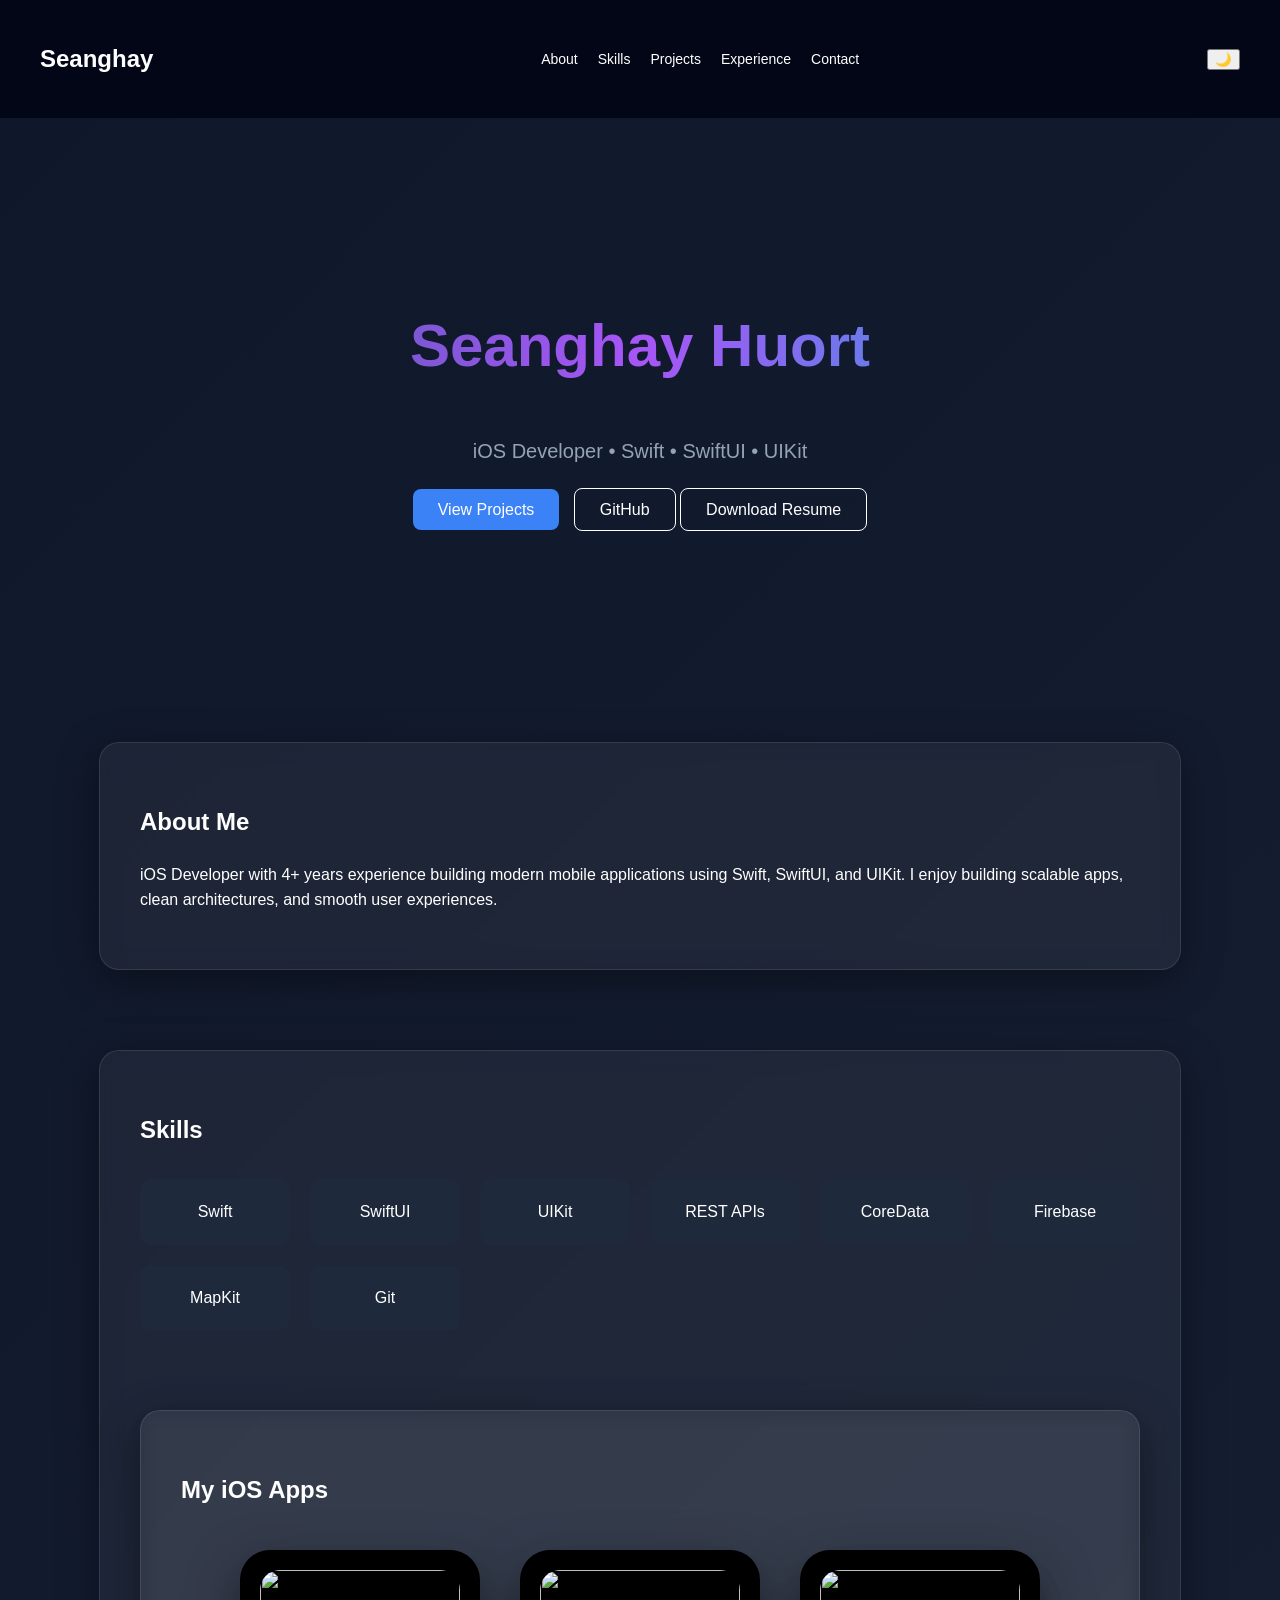
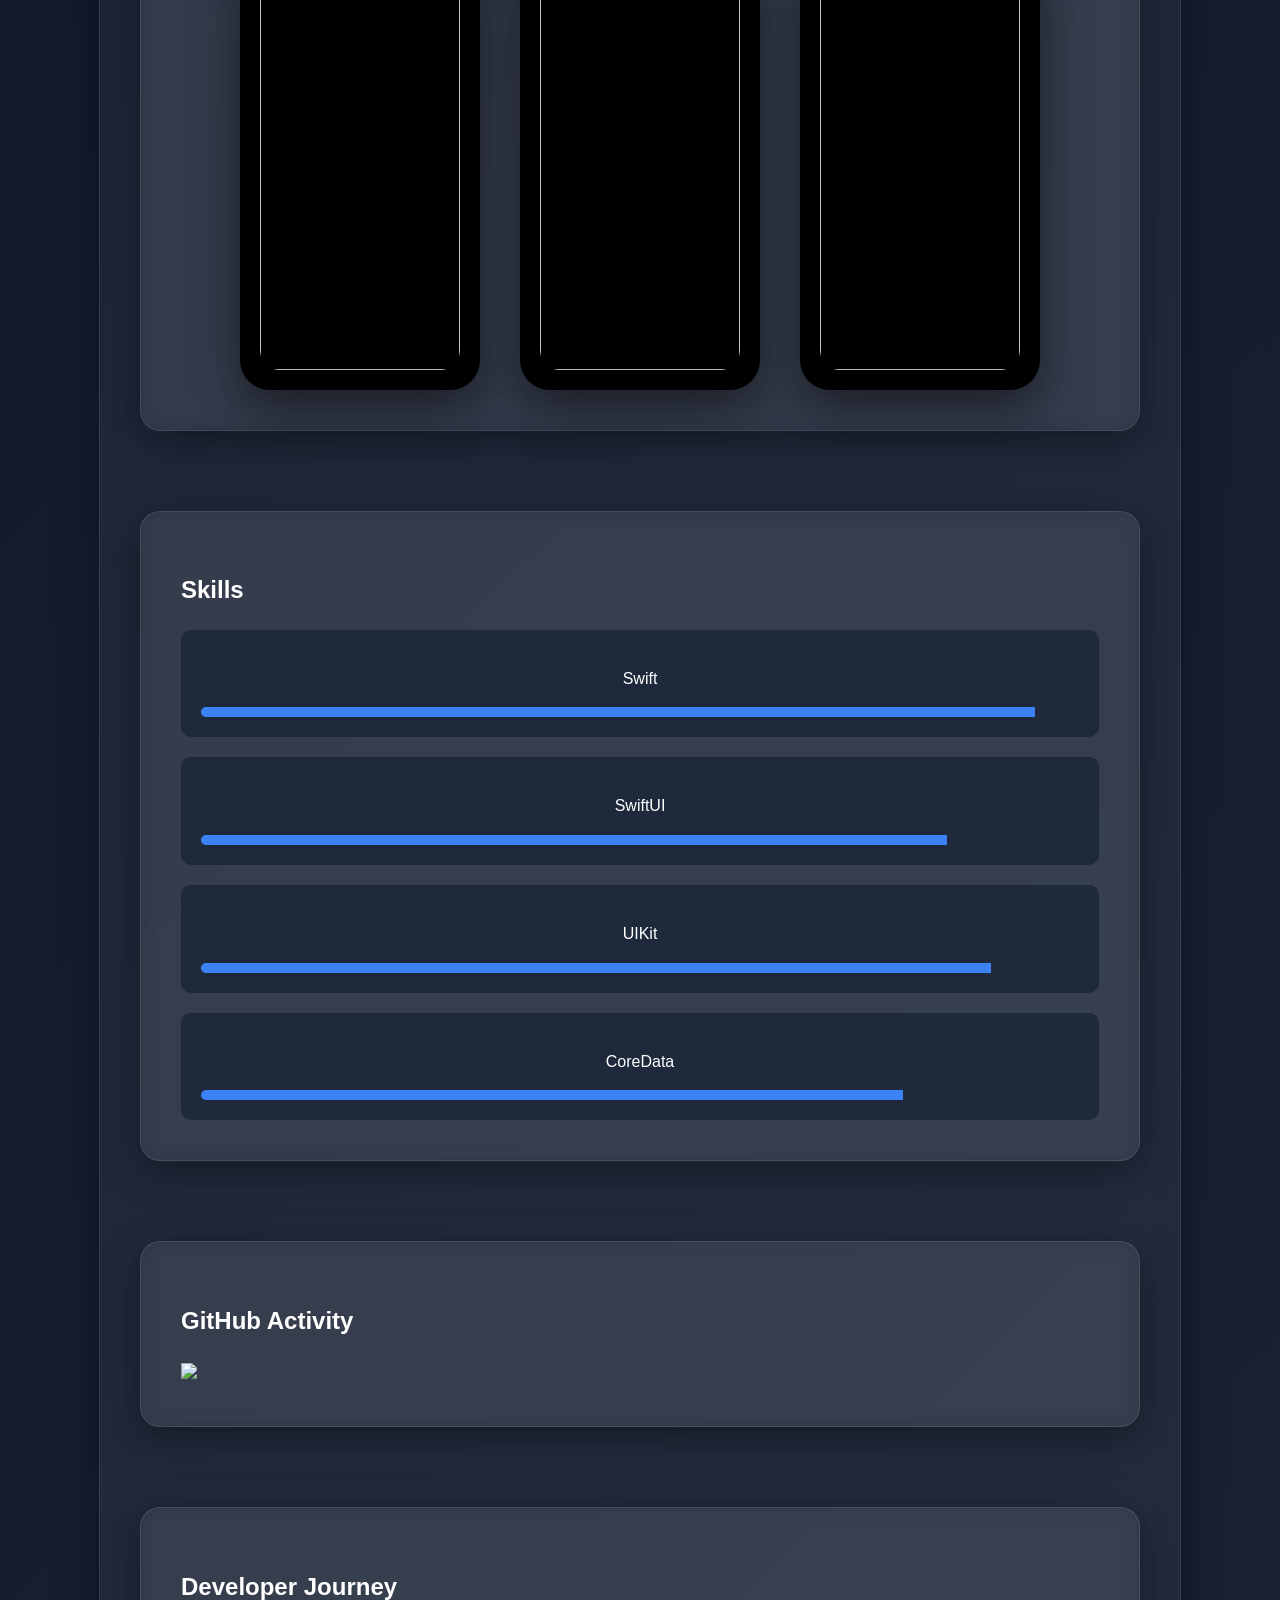
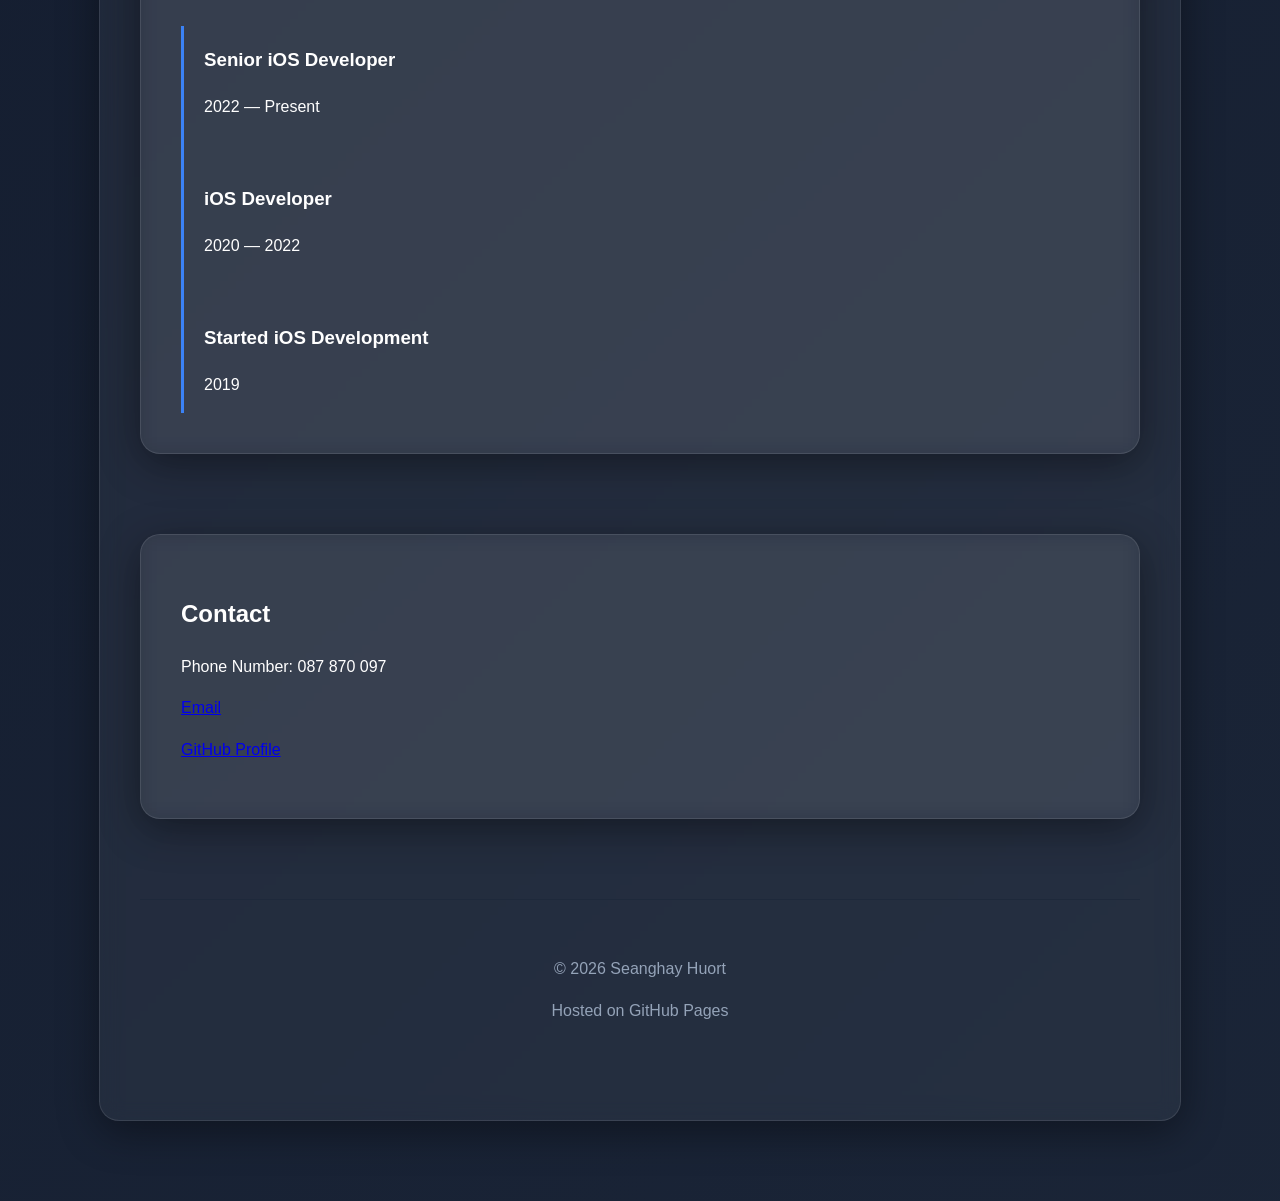
==== index.html @ 17e3e343 "add: new animation" ====
<!DOCTYPE html>
<html lang="en">
<head>
<meta charset="UTF-8">
<meta name="viewport" content="width=device-width, initial-scale=1.0">
<title>Seanghay Huort | iOS Developer</title>
<link rel="stylesheet" href="style.css">
</head>

<body>

<nav>
<h2 class="logo">Seanghay</h2>

<ul>
<li><a href="#about">About</a></li>
<li><a href="#skills">Skills</a></li>
<li><a href="#projects">Projects</a></li>
<li><a href="#experience">Experience</a></li>
<li><a href="#contact">Contact</a></li>
</ul>

<button id="themeToggle">🌙</button>

</nav>


<header class="hero">

<h1 class="gradient">Seanghay Huort</h1>

<p class="subtitle">
iOS Developer • Swift • SwiftUI • UIKit
</p>

<div class="hero-buttons">
<a href="#projects" class="btn">View Projects</a>
<a href="https://github.com/seanghay-huort" class="btn-outline">GitHub</a>
<a href="resume.pdf" class="btn-outline">Download Resume</a>
</div>

</header>


<section id="about">

<h2>About Me</h2>

<p>
iOS Developer with 4+ years experience building modern mobile
applications using Swift, SwiftUI, and UIKit.

I enjoy building scalable apps, clean architectures,
and smooth user experiences.
</p>

</section>


<section id="skills">

<h2>Skills</h2>

<div class="skills-grid">

<div class="skill">Swift</div>
<div class="skill">SwiftUI</div>
<div class="skill">UIKit</div>
<div class="skill">REST APIs</div>
<div class="skill">CoreData</div>
<div class="skill">Firebase</div>
<div class="skill">MapKit</div>
<div class="skill">Git</div>

</div>

<!-- </section>

<section id="projects">

<h2>Projects</h2>

<div id="github-projects" class="projects"></div>

</section> -->
<section id="projects">

<h2>My iOS Apps</h2>

<div class="app-showcase">

<div class="phone">
<img src="app1.png" class="app-image">
</div>

<div class="phone">
<img src="app2.png" class="app-image">
</div>

<div class="phone">
<img src="app3.png" class="app-image">
</div>

</div>

</section>

<section id="skills">

<h2>Skills</h2>

<div class="skills">

<div class="skill">
<p>Swift</p>
<div class="bar"><div class="progress swift"></div></div>
</div>

<div class="skill">
<p>SwiftUI</p>
<div class="bar"><div class="progress swiftui"></div></div>
</div>

<div class="skill">
<p>UIKit</p>
<div class="bar"><div class="progress uikit"></div></div>
</div>

<div class="skill">
<p>CoreData</p>
<div class="bar"><div class="progress coredata"></div></div>
</div>

</div>

</section>

<section id="github">

<h2>GitHub Activity</h2>

<img src="https://ghchart.rshah.org/seanghay-huort">

</section>


<!-- <section id="experience">

<h2>Experience</h2>

<div class="timeline">

<div class="job">
<h3>Assistant Manager, iOS Developer</h3>
<p>2025 — Present</p>
<p>
Building scalable iOS apps using SwiftUI
and modern architectures.
</p>
</div>

<div class="job">
<h3>iOS Developer</h3>
<p>2022 — 2025</p>
<p>
Developed mobile apps and integrated APIs
with clean architecture.
</p>
</div>

</div>

</section> -->

<section id="experience">

<h2>Developer Journey</h2>

<div class="timeline">

<div class="timeline-item">
<h3>Senior iOS Developer</h3>
<p>2022 — Present</p>
</div>

<div class="timeline-item">
<h3>iOS Developer</h3>
<p>2020 — 2022</p>
</div>

<div class="timeline-item">
<h3>Started iOS Development</h3>
<p>2019</p>
</div>

</div>

</section>


<section id="contact">

<h2>Contact</h2>

<p>Phone Number: 087 870 097</p>
<p>
<a href="huort.seanghay@email.com">
Email
</a>
</p>

<p>
<a href="https://github.com/seanghay-huort">
GitHub Profile
</a>
</p>

</section>


<footer>

<p>© 2026 Seanghay Huort</p>

<p>
Hosted on GitHub Pages
</p>

</footer>
<div id="particles-js"></div>
<script src="script.js"></script>
<script src="https://cdn.jsdelivr.net/npm/particles.js"></script>
</body>
</html>
---- style.css ----
body{
font-family:-apple-system,BlinkMacSystemFont,sans-serif;
margin:0;
color:white;
line-height:1.6;

background:linear-gradient(-45deg,#0f172a,#020617,#1e293b,#0f172a);
background-size:400% 400%;
animation:gradientMove 15s ease infinite;
}

@keyframes gradientMove{
0%{background-position:0% 50%;}
50%{background-position:100% 50%;}
100%{background-position:0% 50%;}
}


nav{
display:flex;
justify-content:space-between;
align-items:center;
padding:20px 40px;
background:#020617;
position:sticky;
top:0;
}

nav ul{
display:flex;
gap:20px;
list-style:none;
}

nav a{
color:white;
text-decoration:none;
font-size:14px;
}


.hero{
text-align:center;
padding:140px 20px;
}

.gradient{
font-size:60px;
background:linear-gradient(90deg,#355b9a,#a855f7,#06b6d4);
-webkit-background-clip:text;
-webkit-text-fill-color:transparent;
}

.subtitle{
margin-top:10px;
font-size:20px;
color:#94a3b8;
}

.hero-buttons{
margin-top:30px;
}

.btn{
background:#3b82f6;
padding:12px 25px;
border-radius:8px;
color:white;
text-decoration:none;
margin-right:10px;
}

.btn-outline{
border:1px solid white;
padding:12px 25px;
border-radius:8px;
color:white;
text-decoration:none;
}


section{
max-width:1000px;
margin:auto;
padding:80px 20px;
}

h2{
margin-bottom:20px;
}


.skills-grid{
display:grid;
grid-template-columns:repeat(auto-fit,minmax(140px,1fr));
gap:20px;
margin-top:30px;
}

.skill{
background:#1e293b;
padding:20px;
border-radius:10px;
text-align:center;
}


.projects{
display:grid;
grid-template-columns:repeat(auto-fit,minmax(250px,1fr));
gap:30px;
}

.project{
background:#1e293b;
padding:25px;
border-radius:10px;
transition:transform .2s;
}

.project:hover{
transform:translateY(-5px);
}

.project-btn{
display:inline-block;
margin-top:10px;
padding:8px 16px;
background:#3b82f6;
border-radius:6px;
text-decoration:none;
color:white;
font-size:14px;
}

.timeline{
display:flex;
flex-direction:column;
gap:30px;
}

.job{
background:#1e293b;
padding:25px;
border-radius:10px;
}

.light-mode{
background:white;
color:black;
}

.light-mode nav{
background:#f4f4f4;
}

.light-mode .project{
background:#f1f5f9;
}

.light-mode .skill{
background:#f1f5f9;
}

.app-showcase{
display:flex;
gap:40px;
justify-content:center;
flex-wrap:wrap;
margin-top:40px;
}

.phone{
width:200px;
height:400px;
background:black;
border-radius:30px;
padding:20px;
box-shadow:0 20px 50px rgba(0,0,0,0.5);
}

.screen{
background:#1e293b;
height:100%;
border-radius:20px;
padding:20px;
text-align:center;
}

.phone{
transition:transform .3s;
}

.phone:hover{
transform:rotateY(10deg) rotateX(5deg) scale(1.05);
}

.timeline{
border-left:3px solid #3b82f6;
padding-left:20px;
display:flex;
flex-direction:column;
gap:30px;
}

.timeline-item{
opacity:0;
transform:translateX(-30px);
transition:all .6s ease;
}

.timeline-item.show{
opacity:1;
transform:translateX(0);
}

footer{
text-align:center;
padding:40px;
color:#94a3b8;
border-top:1px solid #1e293b;
}

@media (max-width:768px){

.hero h1{
font-size:40px;
}

nav ul{
display:none;
}

section{
padding:60px 20px;
}

}

section{
opacity:0;
transform:translateY(30px);
transition:all .6s ease;
}

section.visible{
opacity:1;
transform:translateY(0);
}

section{
max-width:1000px;
margin:80px auto;
padding:40px;

background:rgba(255,255,255,0.05);
backdrop-filter:blur(10px);

border-radius:20px;
border:1px solid rgba(255,255,255,0.1);

box-shadow:0 10px 40px rgba(0,0,0,0.4);
}

.app-image{
width:100%;
height:100%;
object-fit:cover;
border-radius:20px;
}

.skills{
display:flex;
flex-direction:column;
gap:20px;
}

.bar{
background:#1e293b;
height:10px;
border-radius:10px;
overflow:hidden;
}

.progress{
height:100%;
width:0;
background:#3b82f6;
transition:width 2s;
}

.swift{width:95%;}
.swiftui{width:85%;}
.uikit{width:90%;}
.coredata{width:80%;}

#particles-js{
position:fixed;
width:100%;
height:100%;
z-index:-1;
top:0;
left:0;
}
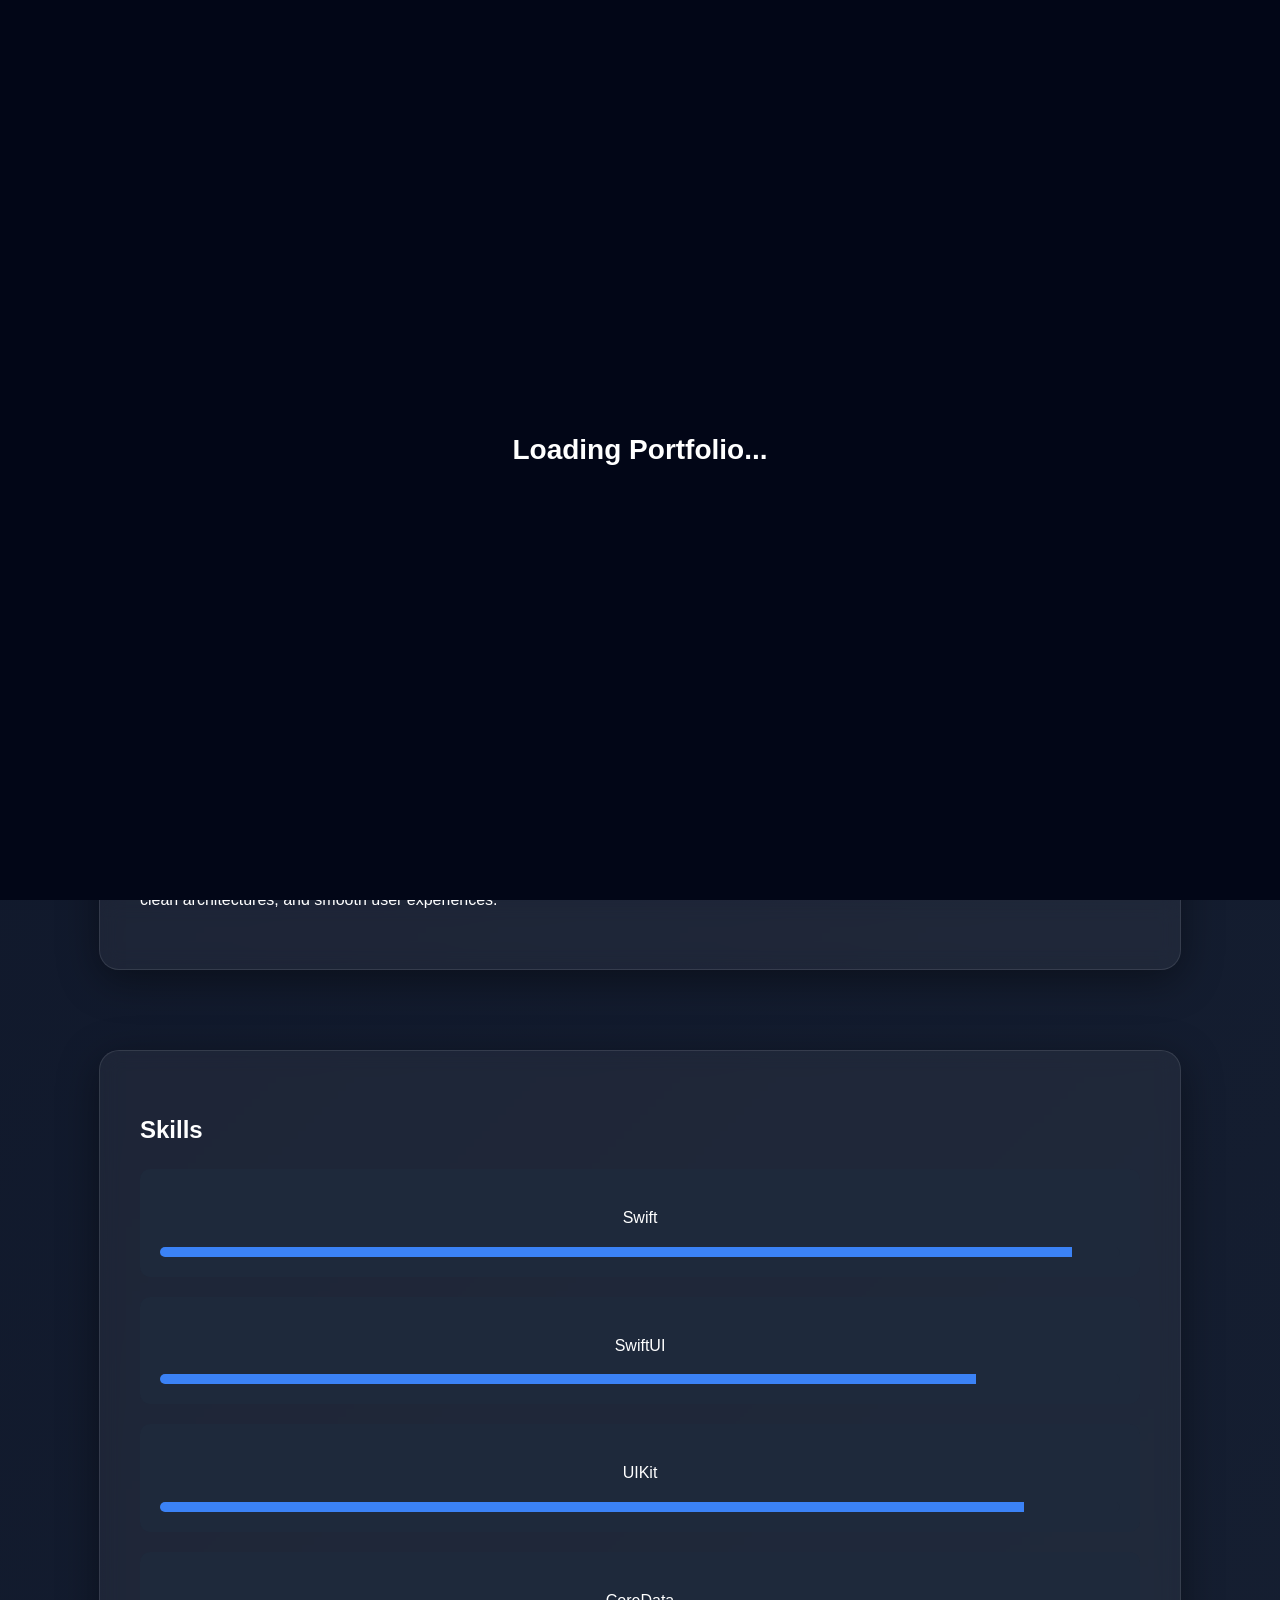
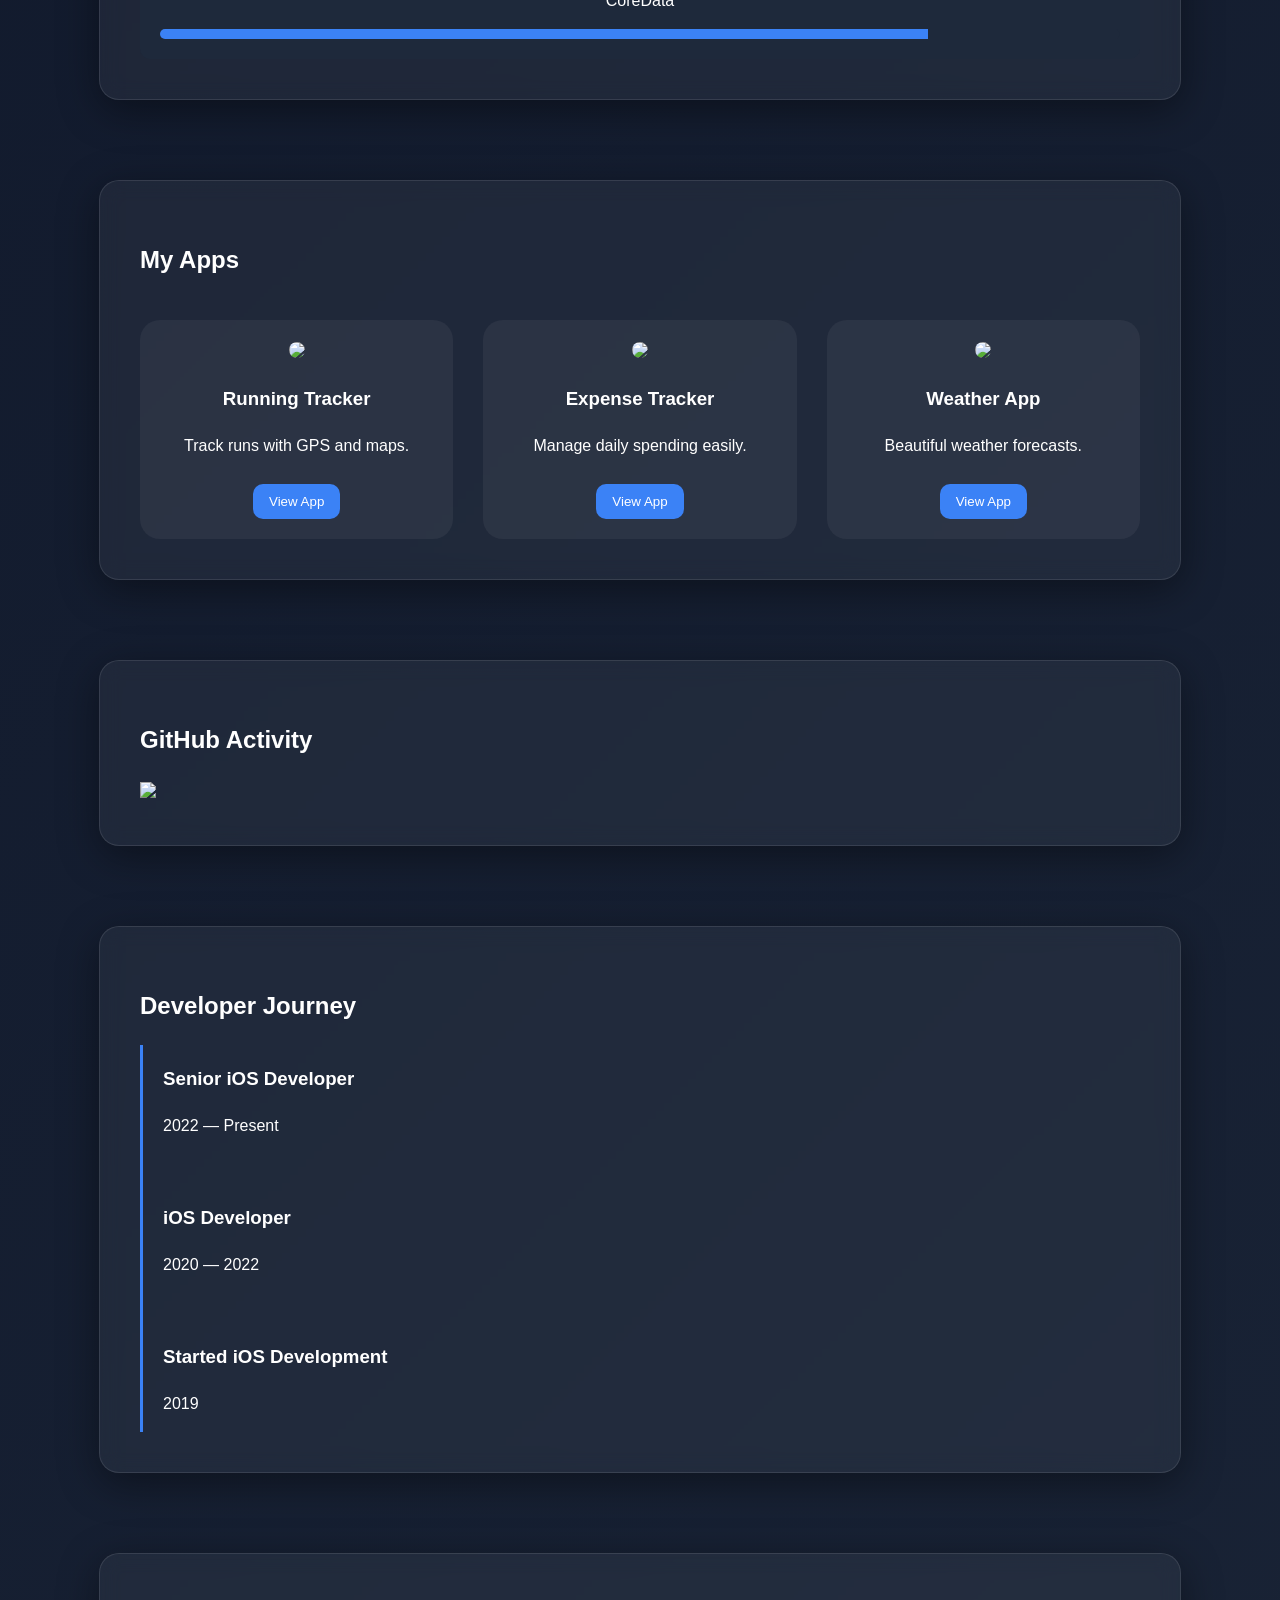
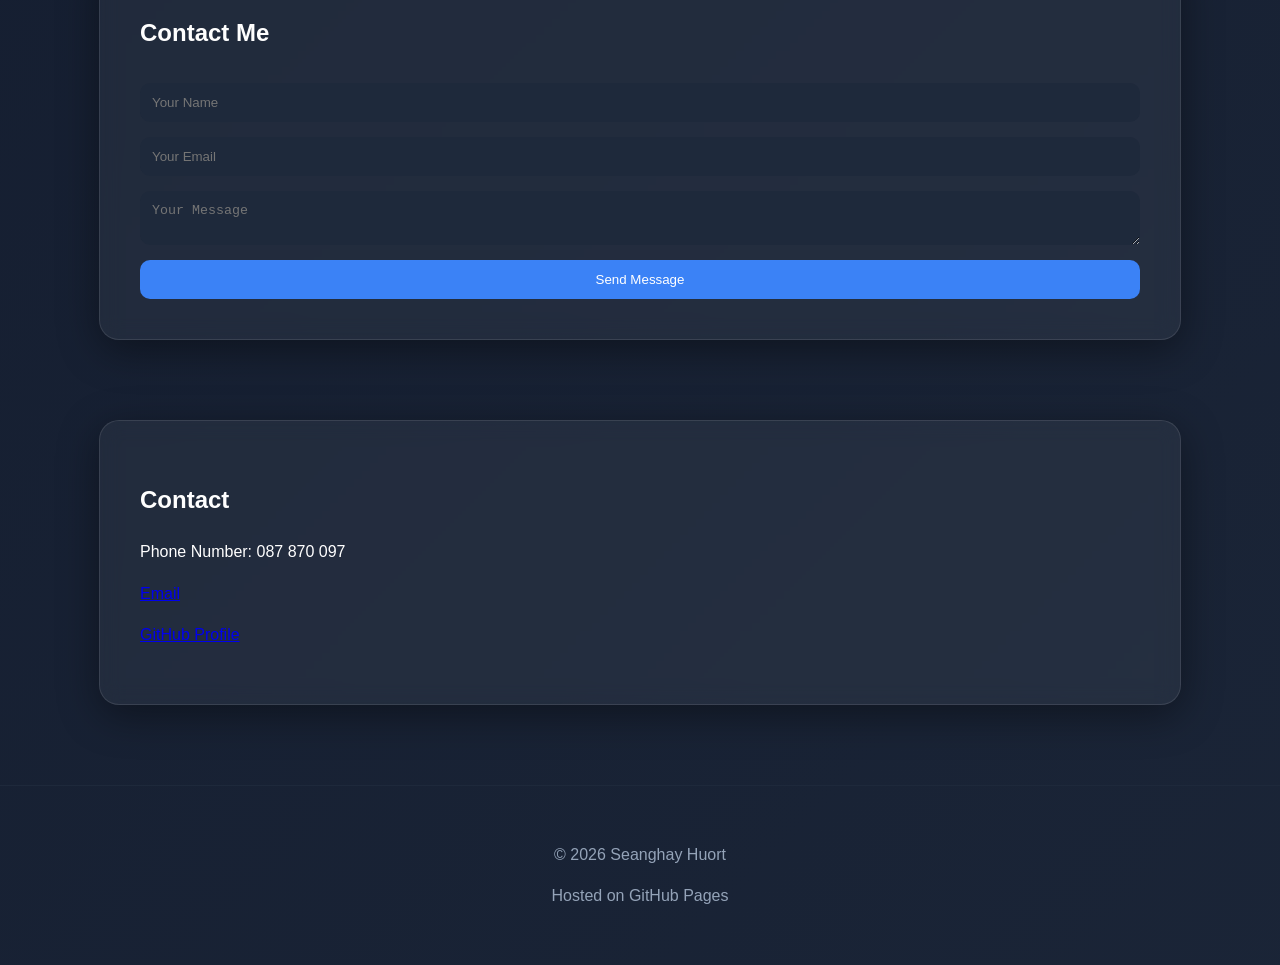
==== commit 231d0706: "add: contact and loader" ====
--- a/index.html
+++ b/index.html
@@ -9,6 +9,10 @@
 
 <body>
 
+<div id="loader">
+<h1>Loading Portfolio...</h1>
+</div>
+
 <nav>
 <h2 class="logo">Seanghay</h2>
 
@@ -57,7 +61,7 @@
 </section>
 
 
-<section id="skills">
+<!-- <section id="skills">
 
 <h2>Skills</h2>
 
@@ -74,16 +78,47 @@
 
 </div>
 
-<!-- </section>
-
-<section id="projects">
+</section> -->
+
+<section id="skills">
+
+<h2>Skills</h2>
+
+<div class="skills">
+
+<div class="skill">
+<p>Swift</p>
+<div class="bar"><div class="progress swift"></div></div>
+</div>
+
+<div class="skill">
+<p>SwiftUI</p>
+<div class="bar"><div class="progress swiftui"></div></div>
+</div>
+
+<div class="skill">
+<p>UIKit</p>
+<div class="bar"><div class="progress uikit"></div></div>
+</div>
+
+<div class="skill">
+<p>CoreData</p>
+<div class="bar"><div class="progress coredata"></div></div>
+</div>
+
+</div>
+
+</section>
+
+<!-- <section id="projects">
 
 <h2>Projects</h2>
 
 <div id="github-projects" class="projects"></div>
 
 </section> -->
-<section id="projects">
+
+<!-- <section id="projects">
 
 <h2>My iOS Apps</h2>
 
@@ -103,32 +138,33 @@
 
 </div>
 
-</section>
-
-<section id="skills">
-
-<h2>Skills</h2>
-
-<div class="skills">
-
-<div class="skill">
-<p>Swift</p>
-<div class="bar"><div class="progress swift"></div></div>
-</div>
-
-<div class="skill">
-<p>SwiftUI</p>
-<div class="bar"><div class="progress swiftui"></div></div>
-</div>
-
-<div class="skill">
-<p>UIKit</p>
-<div class="bar"><div class="progress uikit"></div></div>
-</div>
-
-<div class="skill">
-<p>CoreData</p>
-<div class="bar"><div class="progress coredata"></div></div>
+</section> -->
+
+<section id="apps">
+
+<h2>My Apps</h2>
+
+<div class="app-grid">
+
+<div class="app-card">
+<img src="app1.png">
+<h3>Running Tracker</h3>
+<p>Track runs with GPS and maps.</p>
+<button>View App</button>
+</div>
+
+<div class="app-card">
+<img src="app2.png">
+<h3>Expense Tracker</h3>
+<p>Manage daily spending easily.</p>
+<button>View App</button>
+</div>
+
+<div class="app-card">
+<img src="app3.png">
+<h3>Weather App</h3>
+<p>Beautiful weather forecasts.</p>
+<button>View App</button>
 </div>
 
 </div>
@@ -197,6 +233,23 @@
 
 </section>
 
+<section id="contact">
+
+<h2>Contact Me</h2>
+
+<form id="contact-form">
+
+<input type="text" name="name" placeholder="Your Name" required>
+
+<input type="email" name="email" placeholder="Your Email" required>
+
+<textarea name="message" placeholder="Your Message"></textarea>
+
+<button type="submit">Send Message</button>
+
+</form>
+
+</section>
 
 <section id="contact">
 
@@ -230,5 +283,6 @@
 <div id="particles-js"></div>
 <script src="script.js"></script>
 <script src="https://cdn.jsdelivr.net/npm/particles.js"></script>
+<script src="https://cdn.jsdelivr.net/npm/emailjs-com@3/dist/email.min.js"></script>
 </body>
 </html>
--- a/style.css
+++ b/style.css
@@ -301,4 +301,87 @@
 z-index:-1;
 top:0;
 left:0;
+}
+
+#loader{
+position:fixed;
+top:0;
+left:0;
+width:100%;
+height:100%;
+background:#020617;
+display:flex;
+align-items:center;
+justify-content:center;
+z-index:9999;
+}
+
+#loader h1{
+color:white;
+font-size:28px;
+animation:pulse 1.5s infinite;
+}
+
+@keyframes pulse{
+0%{opacity:0.4}
+50%{opacity:1}
+100%{opacity:0.4}
+}
+
+.app-grid{
+display:grid;
+grid-template-columns:repeat(auto-fit,minmax(220px,1fr));
+gap:30px;
+margin-top:40px;
+}
+
+.app-card{
+background:rgba(255,255,255,0.05);
+border-radius:20px;
+padding:20px;
+text-align:center;
+transition:transform .3s;
+}
+
+.app-card img{
+width:100%;
+border-radius:15px;
+}
+
+.app-card:hover{
+transform:translateY(-10px);
+}
+
+.app-card button{
+margin-top:10px;
+padding:10px 16px;
+border:none;
+border-radius:10px;
+background:#3b82f6;
+color:white;
+cursor:pointer;
+}
+
+form{
+display:flex;
+flex-direction:column;
+gap:15px;
+margin-top:30px;
+}
+
+input, textarea{
+padding:12px;
+border-radius:10px;
+border:none;
+background:#1e293b;
+color:white;
+}
+
+button{
+padding:12px;
+border:none;
+border-radius:10px;
+background:#3b82f6;
+color:white;
+cursor:pointer;
 }
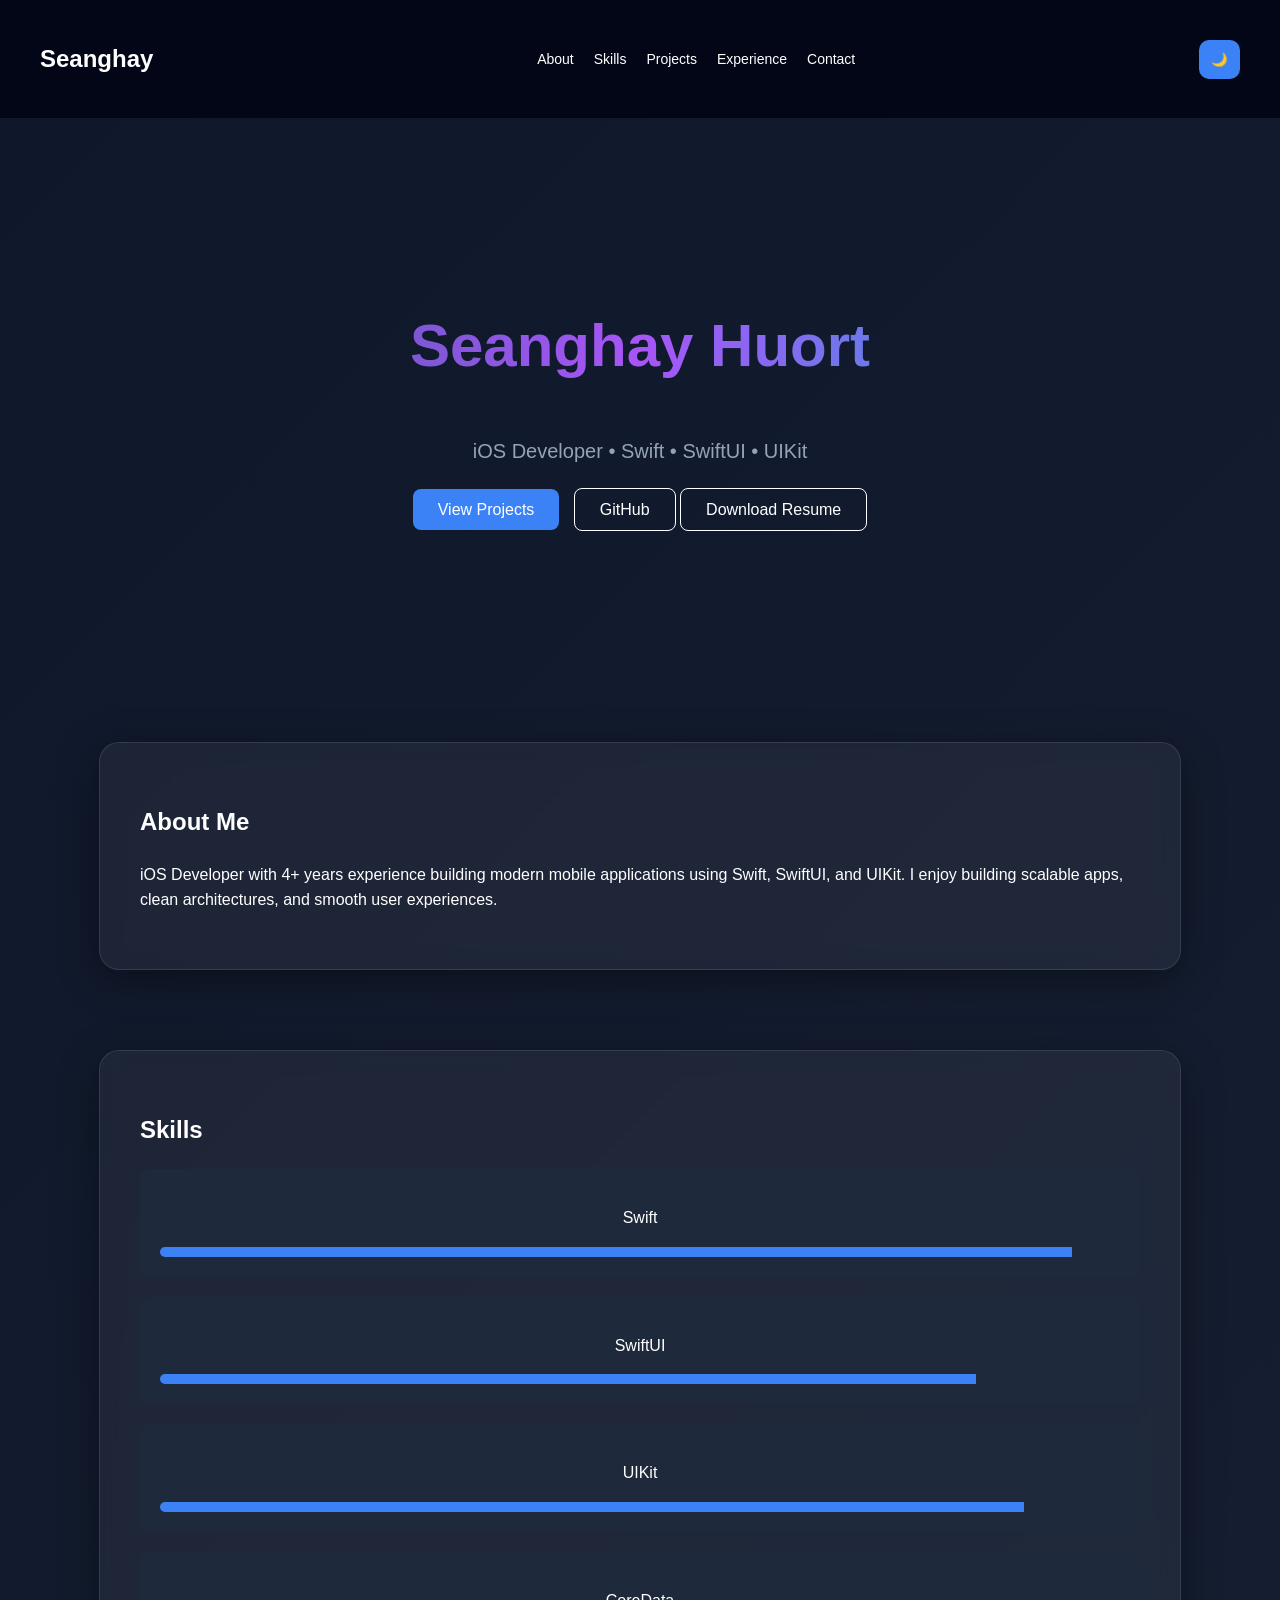
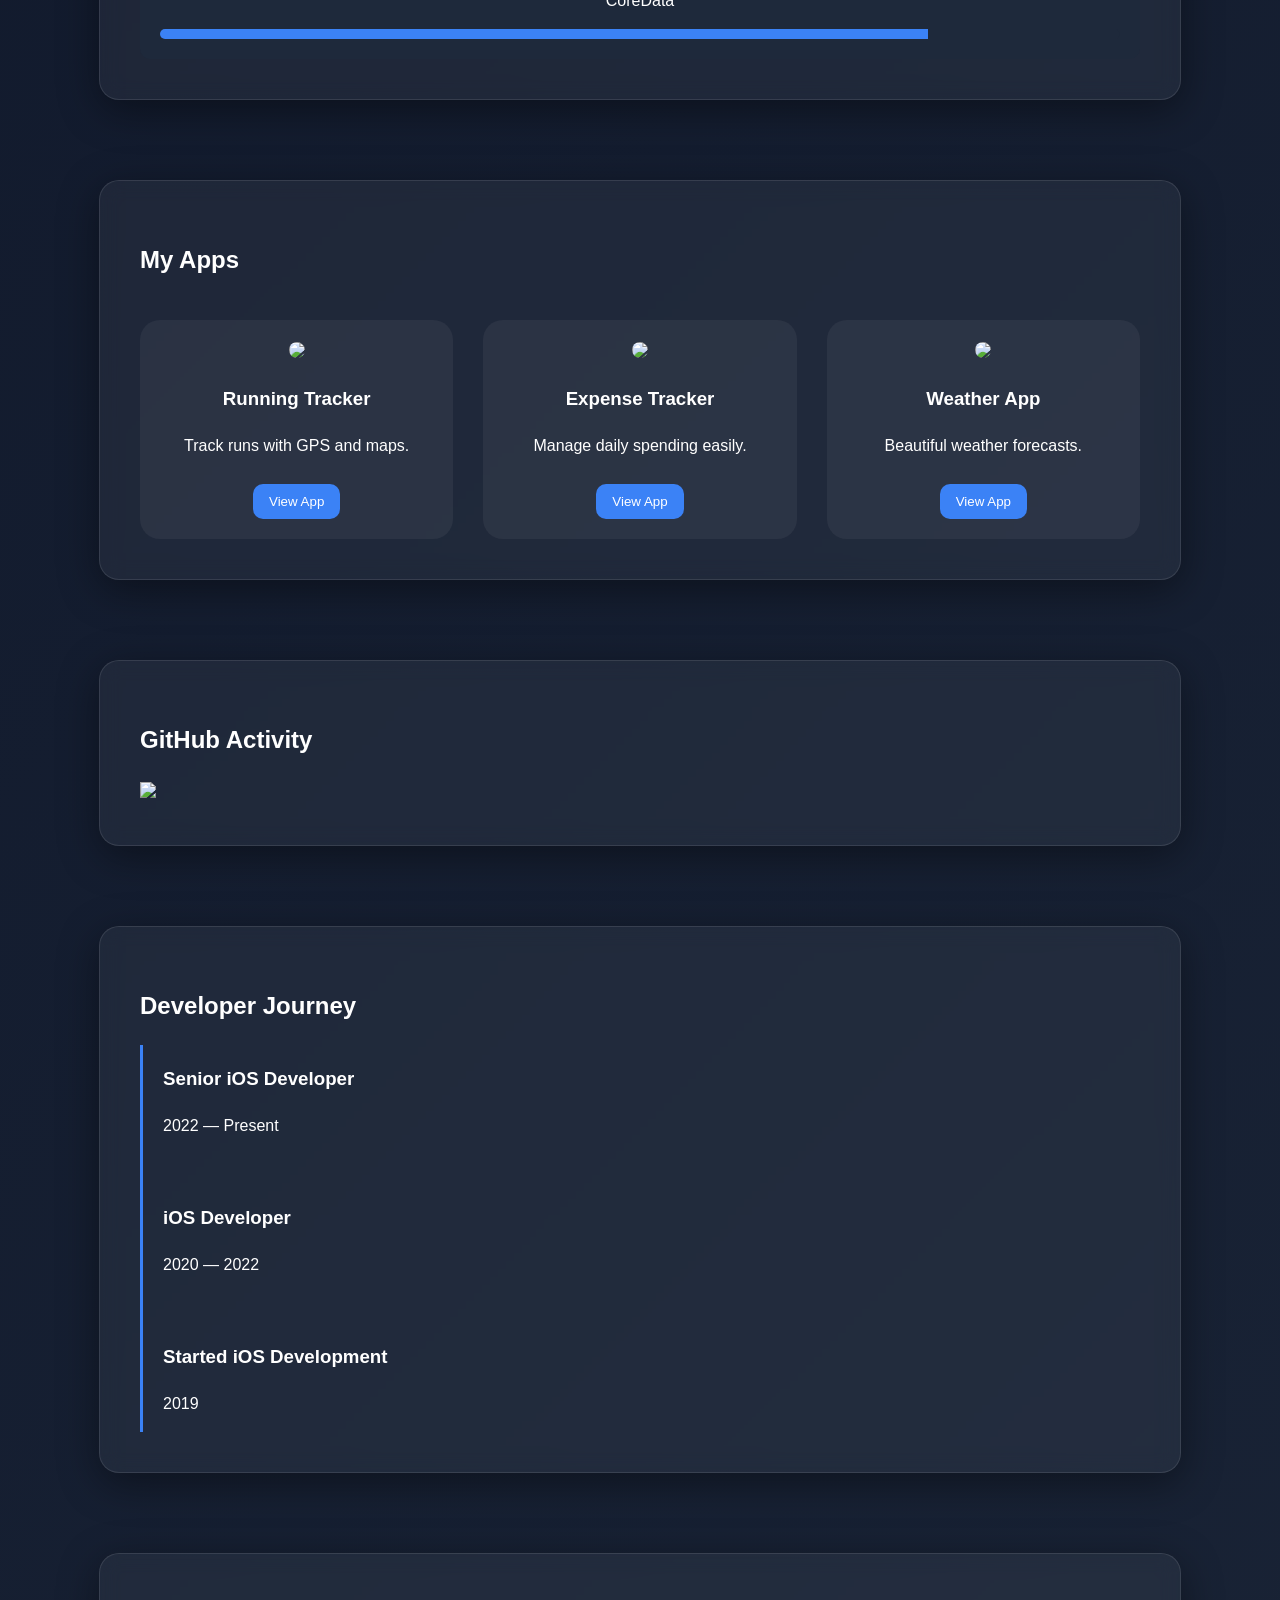
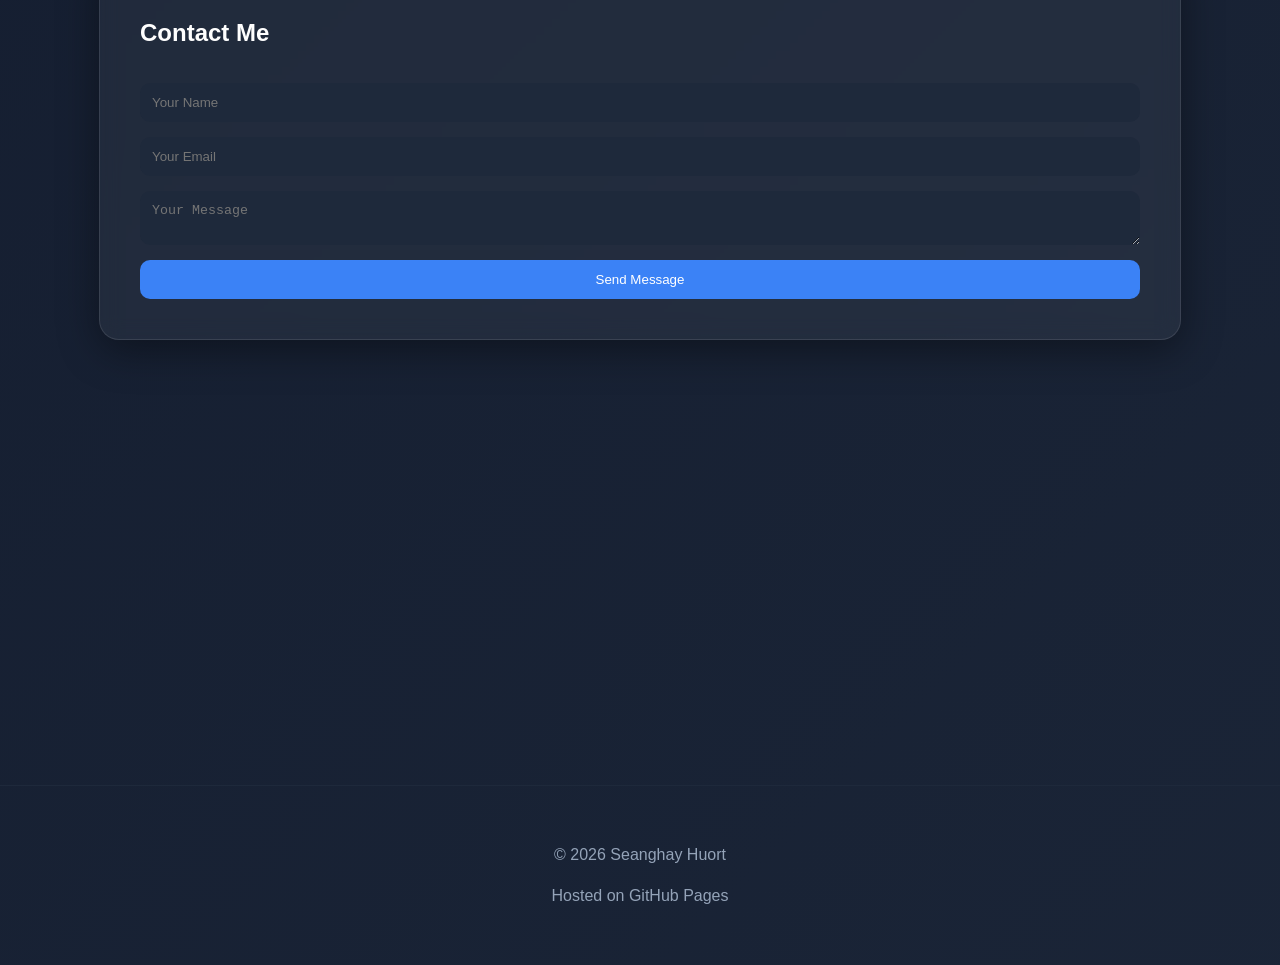
==== commit 0e5676c8: "delete: hide loading" ====
--- a/index.html
+++ b/index.html
@@ -9,9 +9,9 @@
 
 <body>
 
-<div id="loader">
+<!-- <div id="loader">
 <h1>Loading Portfolio...</h1>
-</div>
+</div> -->
 
 <nav>
 <h2 class="logo">Seanghay</h2>
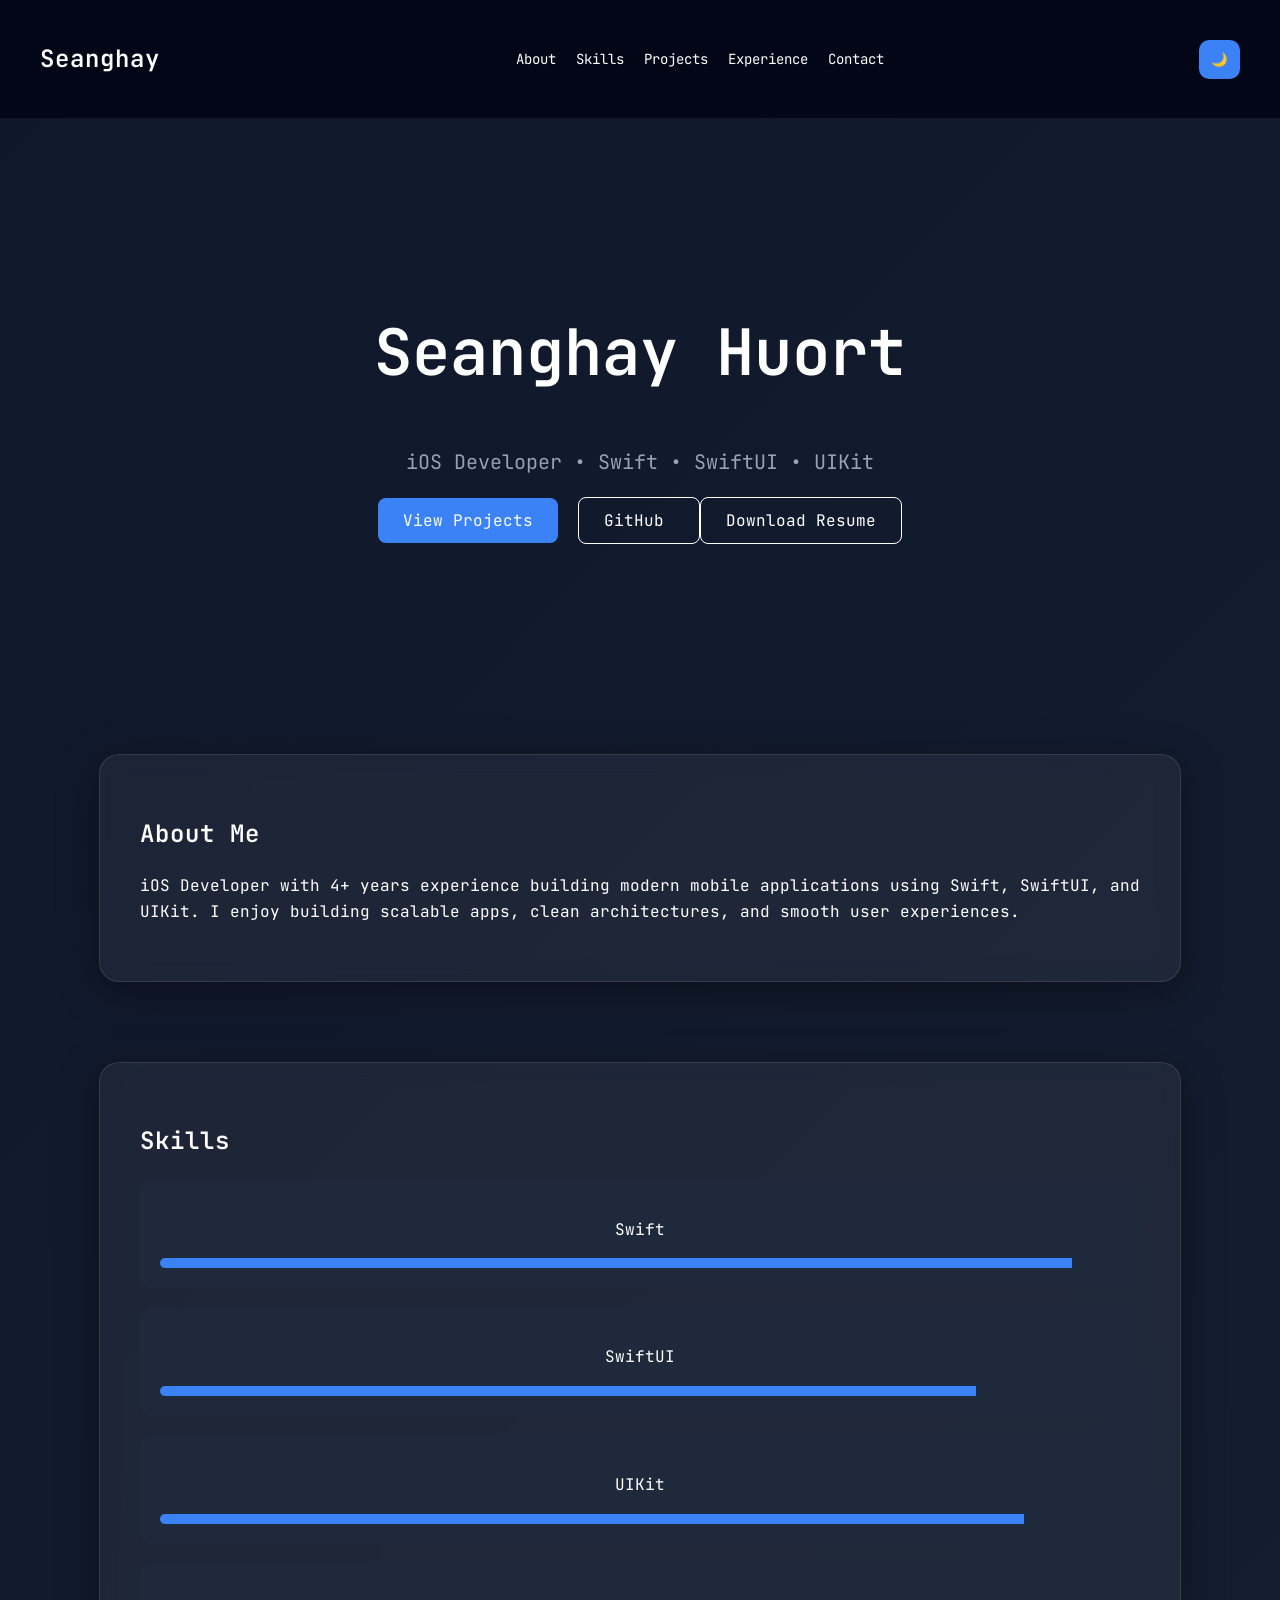
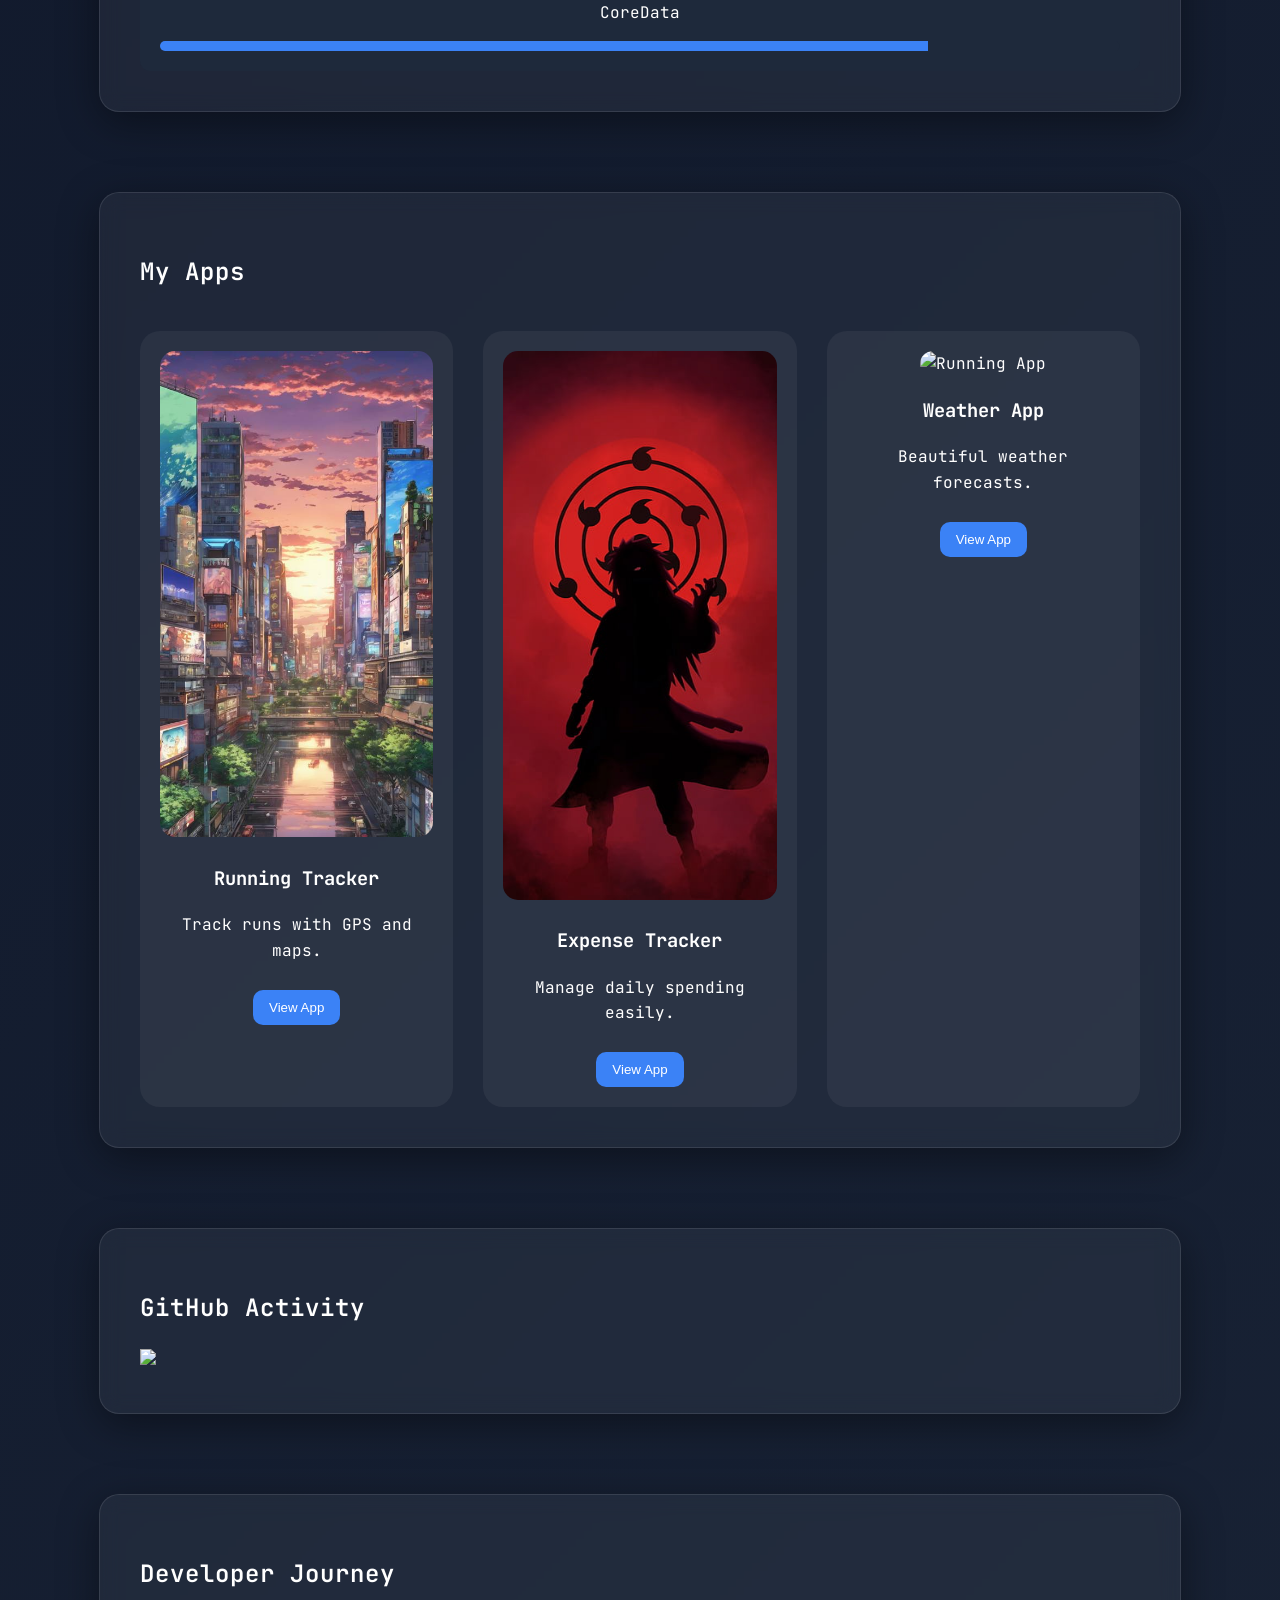
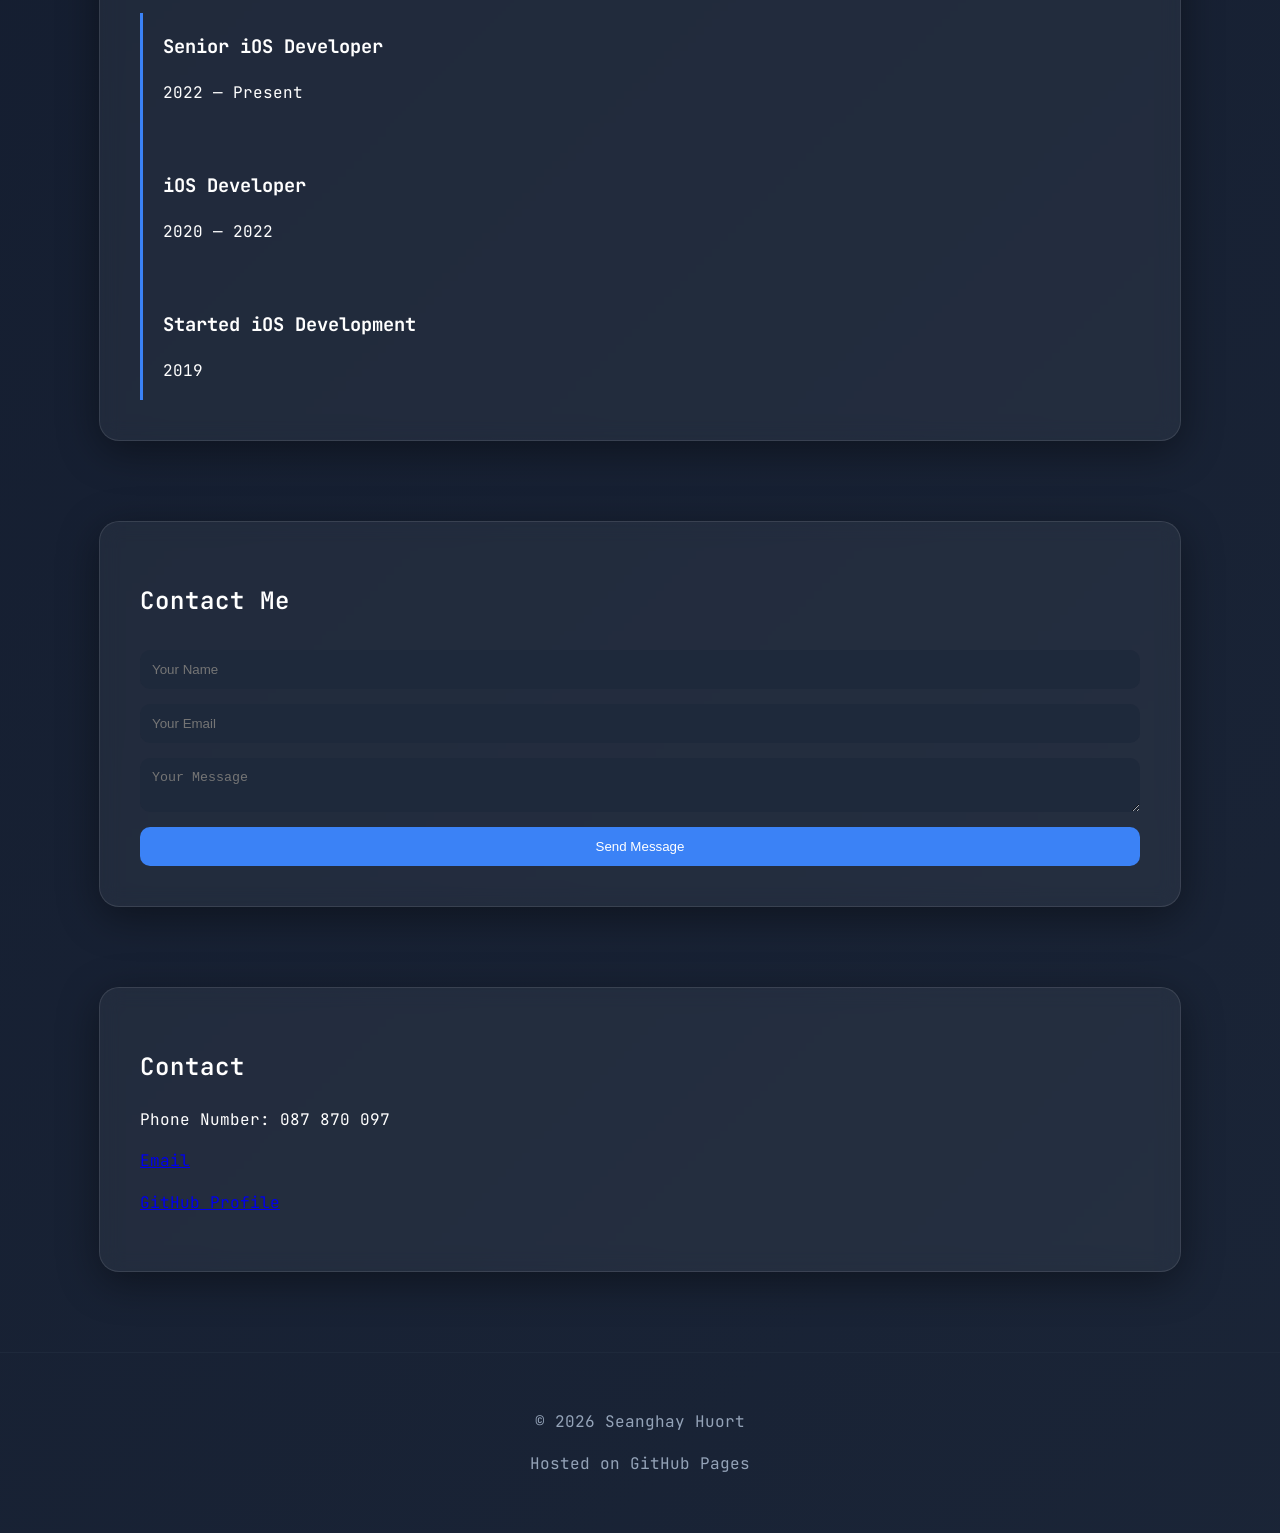
==== commit 1442d90d: "add resume and image" ====
--- a/index.html
+++ b/index.html
@@ -4,6 +4,7 @@
 <meta charset="UTF-8">
 <meta name="viewport" content="width=device-width, initial-scale=1.0">
 <title>Seanghay Huort | iOS Developer</title>
+<link href="https://fonts.googleapis.com/css2?family=JetBrains+Mono:wght@300;400;600&display=swap" rel="stylesheet">
 <link rel="stylesheet" href="style.css">
 </head>
 
@@ -38,9 +39,17 @@
 </p>
 
 <div class="hero-buttons">
+
 <a href="#projects" class="btn">View Projects</a>
-<a href="https://github.com/seanghay-huort" class="btn-outline">GitHub</a>
-<a href="resume.pdf" class="btn-outline">Download Resume</a>
+
+<a href="https://github.com/seanghay-huort" class="btn-outline">
+GitHub
+</a>
+
+<a href="assets/resume.pdf" class="btn-outline" download>
+Download Resume
+</a>
+
 </div>
 
 </header>
@@ -147,21 +156,21 @@
 <div class="app-grid">
 
 <div class="app-card">
-<img src="app1.png">
+<img src="assets/image/running-app.jpg" alt="Running App">
 <h3>Running Tracker</h3>
 <p>Track runs with GPS and maps.</p>
 <button>View App</button>
 </div>
 
 <div class="app-card">
-<img src="app2.png">
+<img src="assets/image/expense-app.jpg" alt="Running App">
 <h3>Expense Tracker</h3>
 <p>Manage daily spending easily.</p>
 <button>View App</button>
 </div>
 
 <div class="app-card">
-<img src="app3.png">
+<img src="assets/image/weather.jpg" alt="Running App">
 <h3>Weather App</h3>
 <p>Beautiful weather forecasts.</p>
 <button>View App</button>
--- a/style.css
+++ b/style.css
@@ -1,6 +1,7 @@
 body{
-font-family:-apple-system,BlinkMacSystemFont,sans-serif;
+font-family:'JetBrains Mono', monospace;
 margin:0;
+background:#0f172a;
 color:white;
 line-height:1.6;
 
@@ -45,10 +46,13 @@
 }
 
 .gradient{
-font-size:60px;
-background:linear-gradient(90deg,#355b9a,#a855f7,#06b6d4);
--webkit-background-clip:text;
--webkit-text-fill-color:transparent;
+font-size:64px;
+font-weight:600;
+}
+
+h2{
+font-weight:600;
+letter-spacing:1px;
 }
 
 .subtitle{
@@ -131,6 +135,12 @@
 text-decoration:none;
 color:white;
 font-size:14px;
+}
+
+.project img{
+width:100%;
+border-radius:8px;
+margin-bottom:15px;
 }
 
 .timeline{
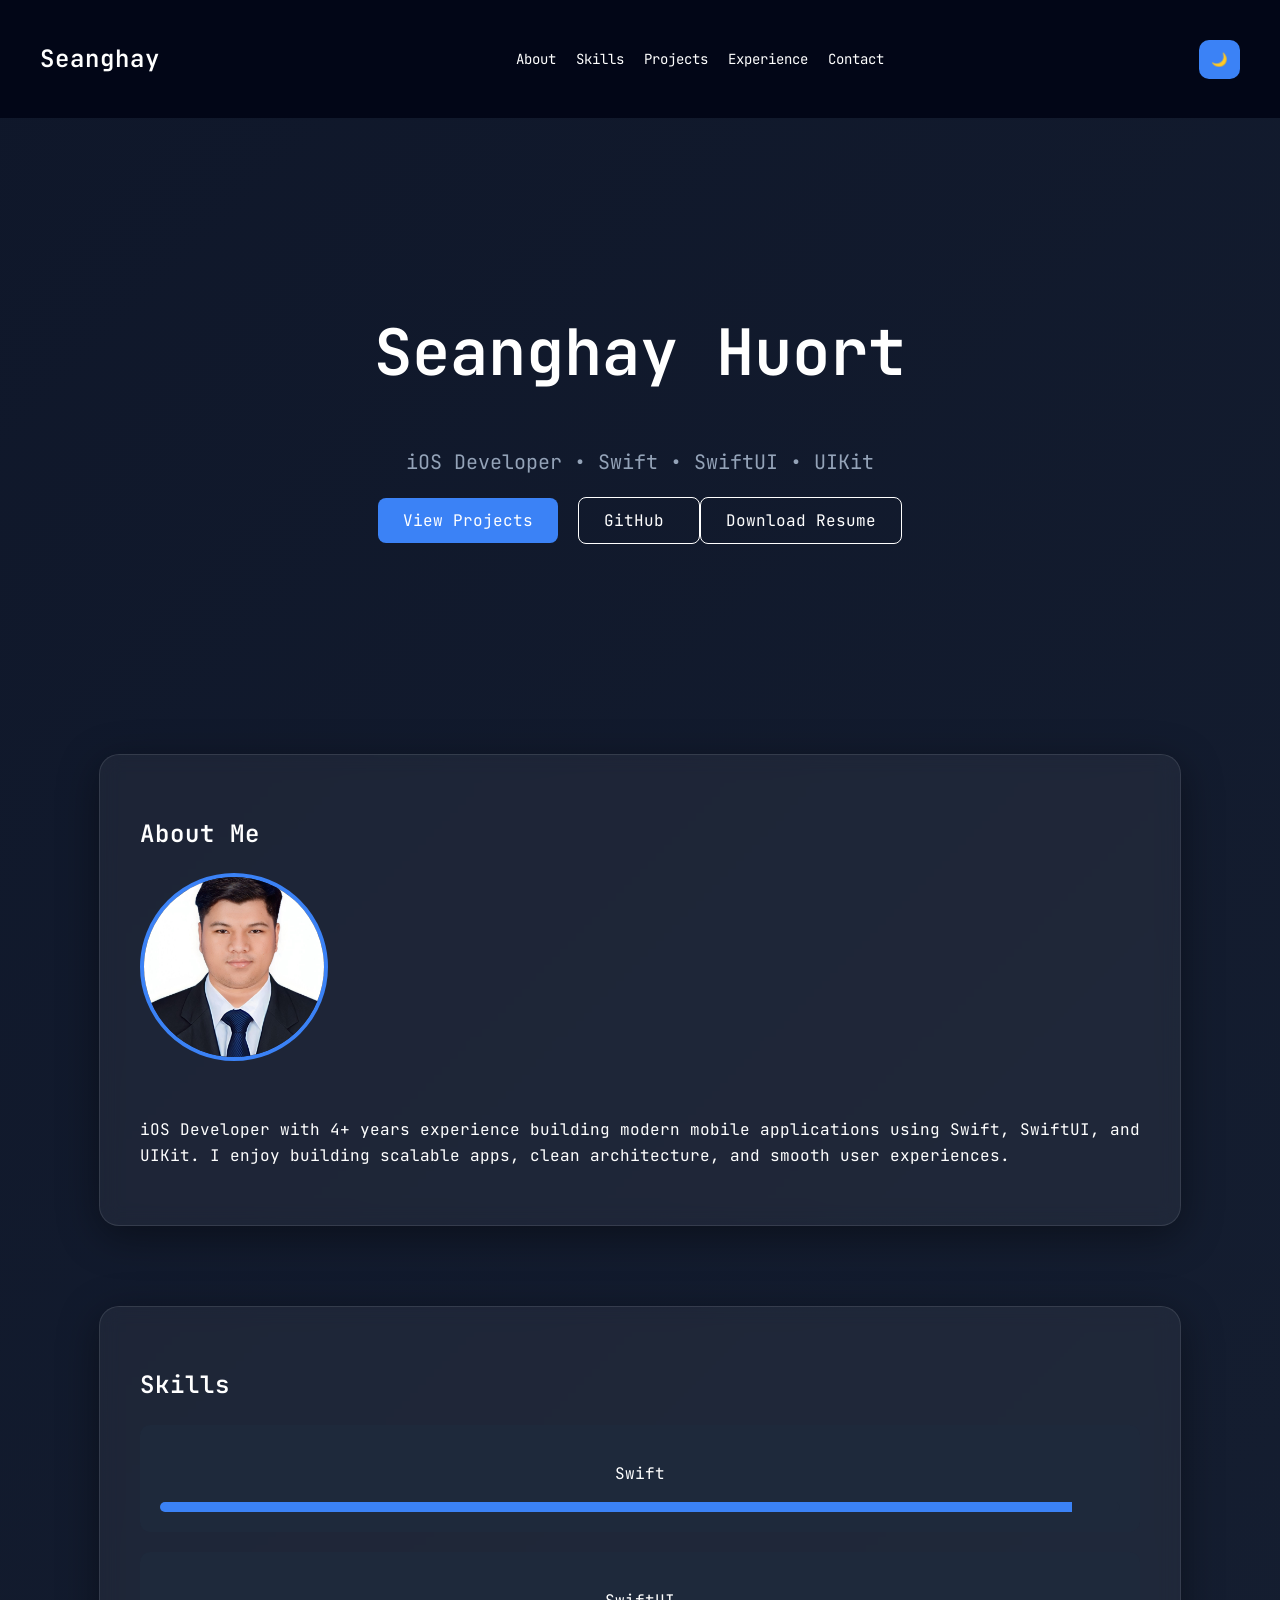
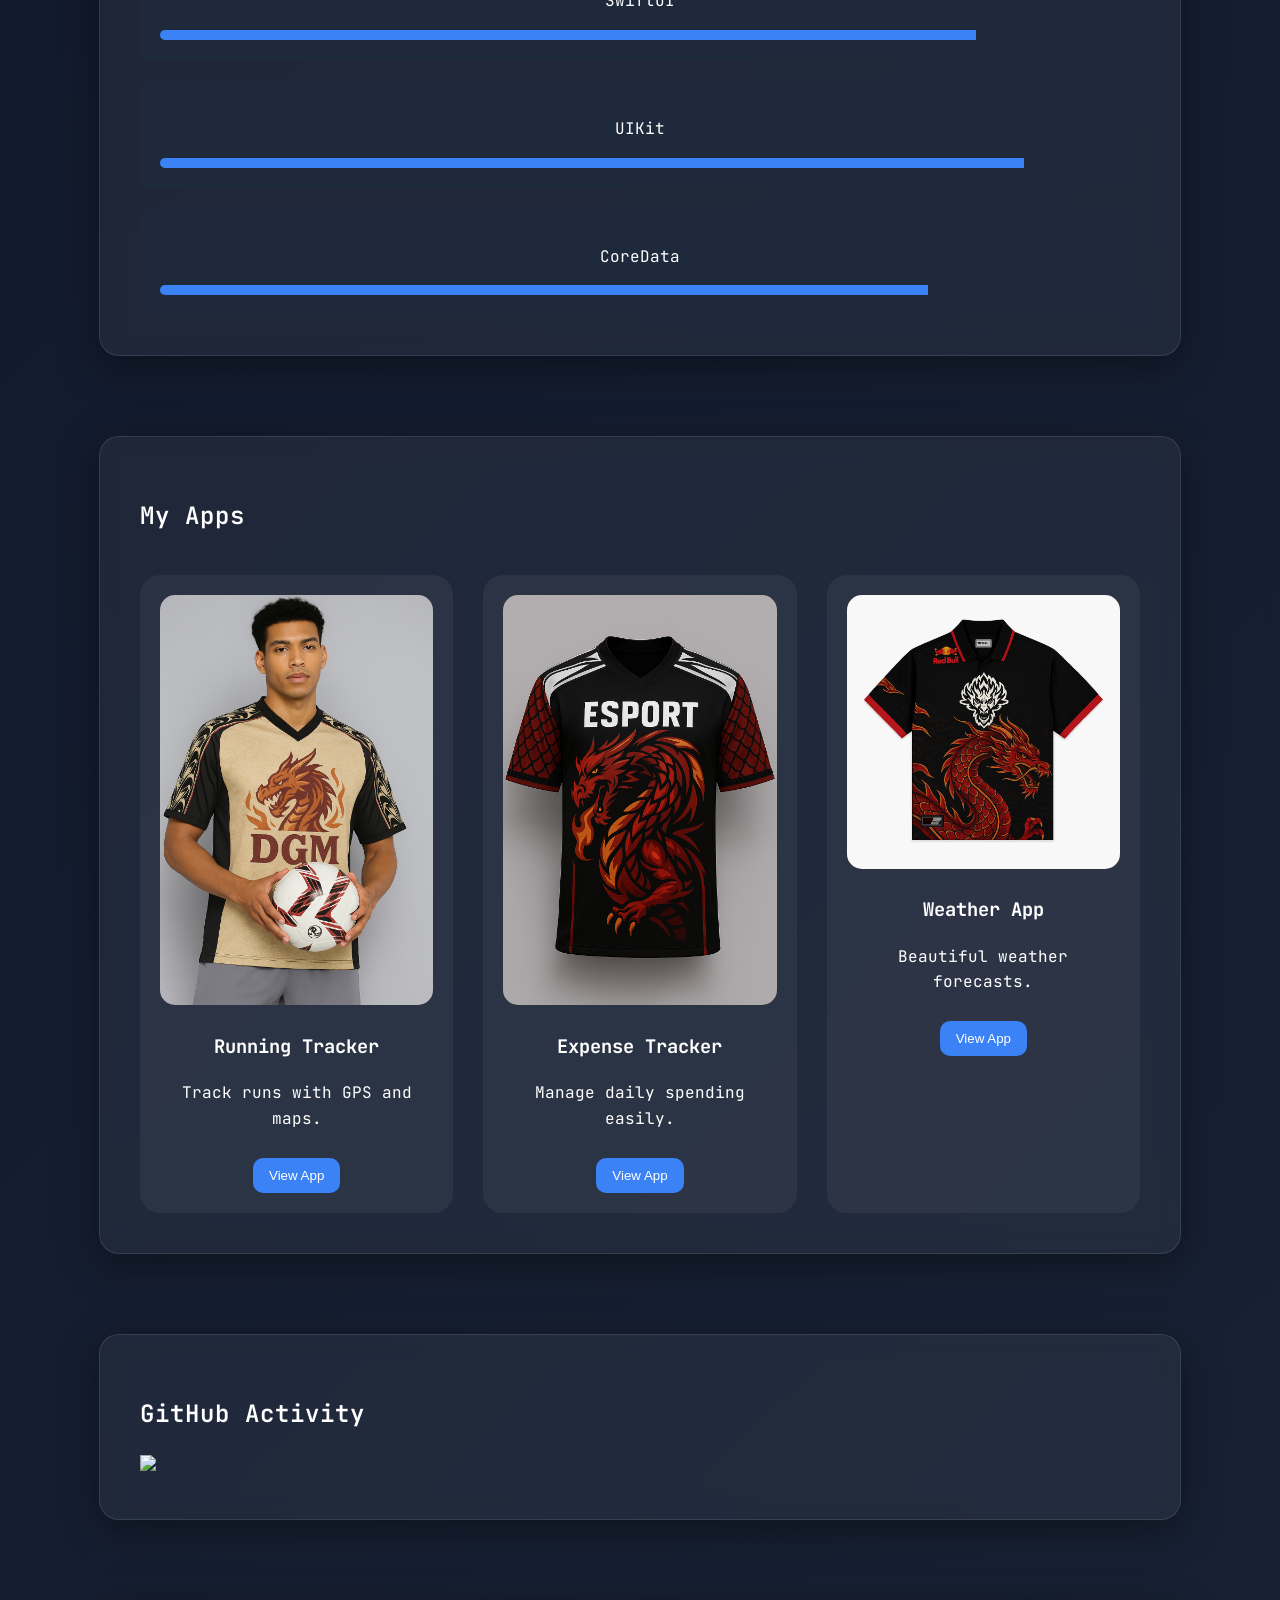
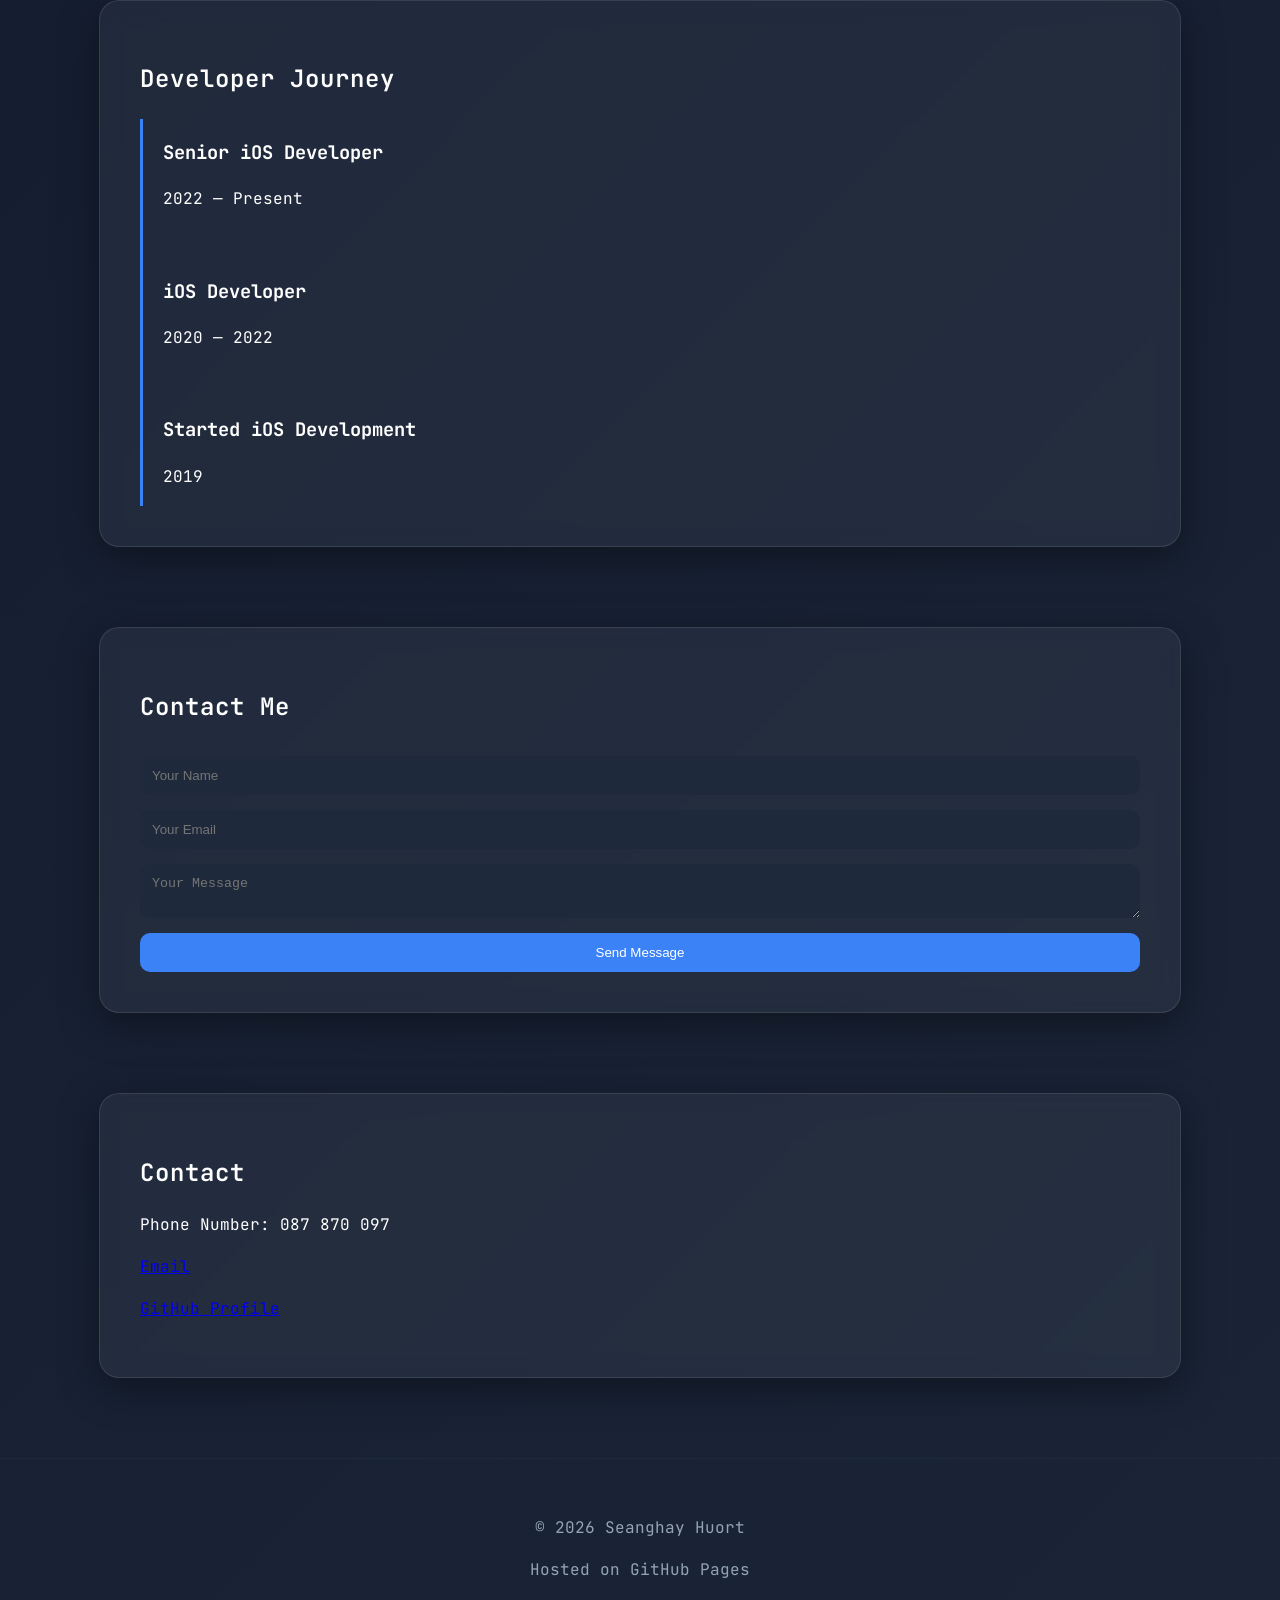
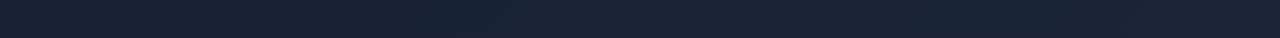
==== commit 3aa5ca80: "add: update resume and add profile image" ====
--- a/index.html
+++ b/index.html
@@ -59,13 +59,19 @@
 
 <h2>About Me</h2>
 
+<div class="about-container">
+
+<img src="assets/images/images/IMG_0937.JPG" alt="Seanghay Huort" class="profile-photo">
+
 <p>
 iOS Developer with 4+ years experience building modern mobile
 applications using Swift, SwiftUI, and UIKit.
 
-I enjoy building scalable apps, clean architectures,
+I enjoy building scalable apps, clean architecture,
 and smooth user experiences.
 </p>
+
+</div>
 
 </section>
 
@@ -156,21 +162,21 @@
 <div class="app-grid">
 
 <div class="app-card">
-<img src="assets/image/running-app.jpg" alt="Running App">
+<img src="assets/images/images/DGM.png" alt="Running App">
 <h3>Running Tracker</h3>
 <p>Track runs with GPS and maps.</p>
 <button>View App</button>
 </div>
 
 <div class="app-card">
-<img src="assets/image/expense-app.jpg" alt="Running App">
+<img src="assets/images/images/DGM_CO.png" alt="Running App">
 <h3>Expense Tracker</h3>
 <p>Manage daily spending easily.</p>
 <button>View App</button>
 </div>
 
 <div class="app-card">
-<img src="assets/image/weather.jpg" alt="Running App">
+<img src="assets/images/images/nhoch.png" alt="Running App">
 <h3>Weather App</h3>
 <p>Beautiful weather forecasts.</p>
 <button>View App</button>
--- a/style.css
+++ b/style.css
@@ -394,4 +394,19 @@
 background:#3b82f6;
 color:white;
 cursor:pointer;
+}
+
+.about-container{
+display:flex;
+align-items:center;
+gap:40px;
+flex-wrap:wrap;
+}
+
+.profile-photo{
+width:180px;
+height:180px;
+border-radius:50%;
+object-fit:cover;
+border:4px solid #3b82f6;
 }
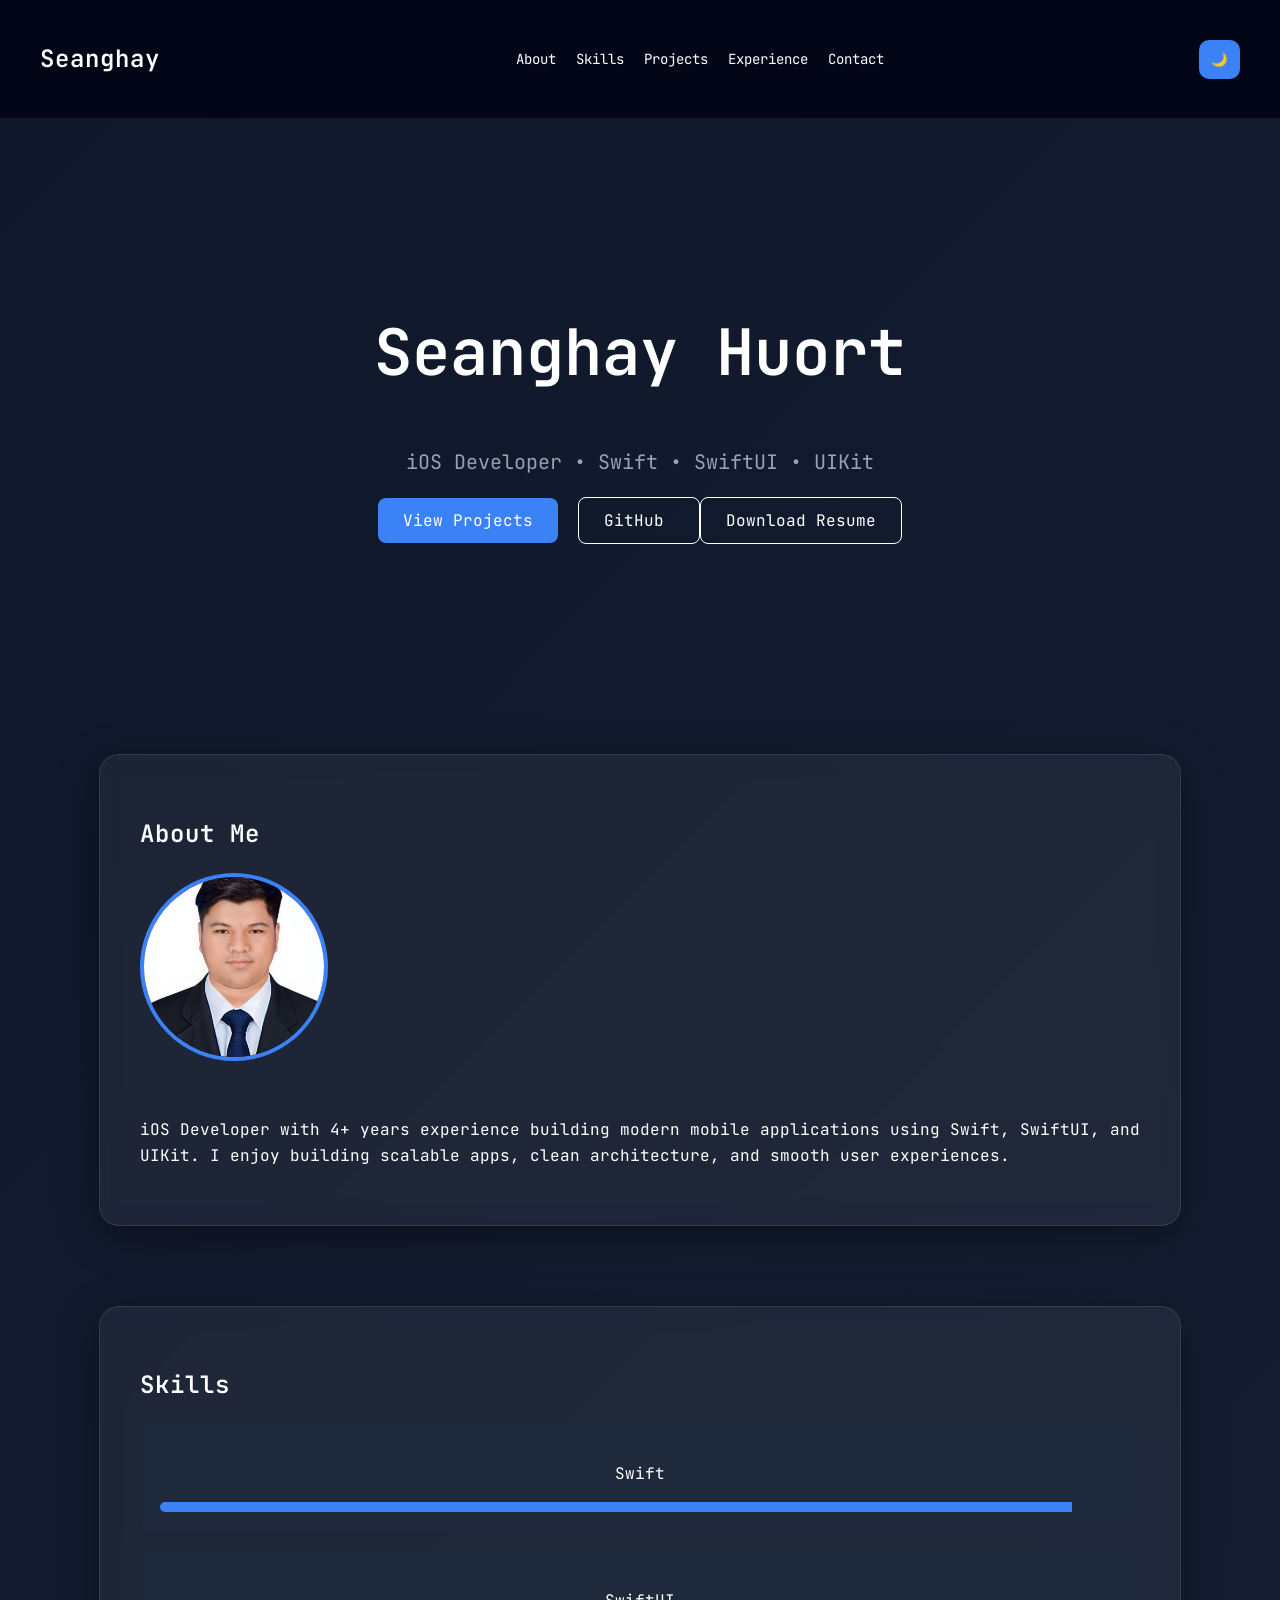
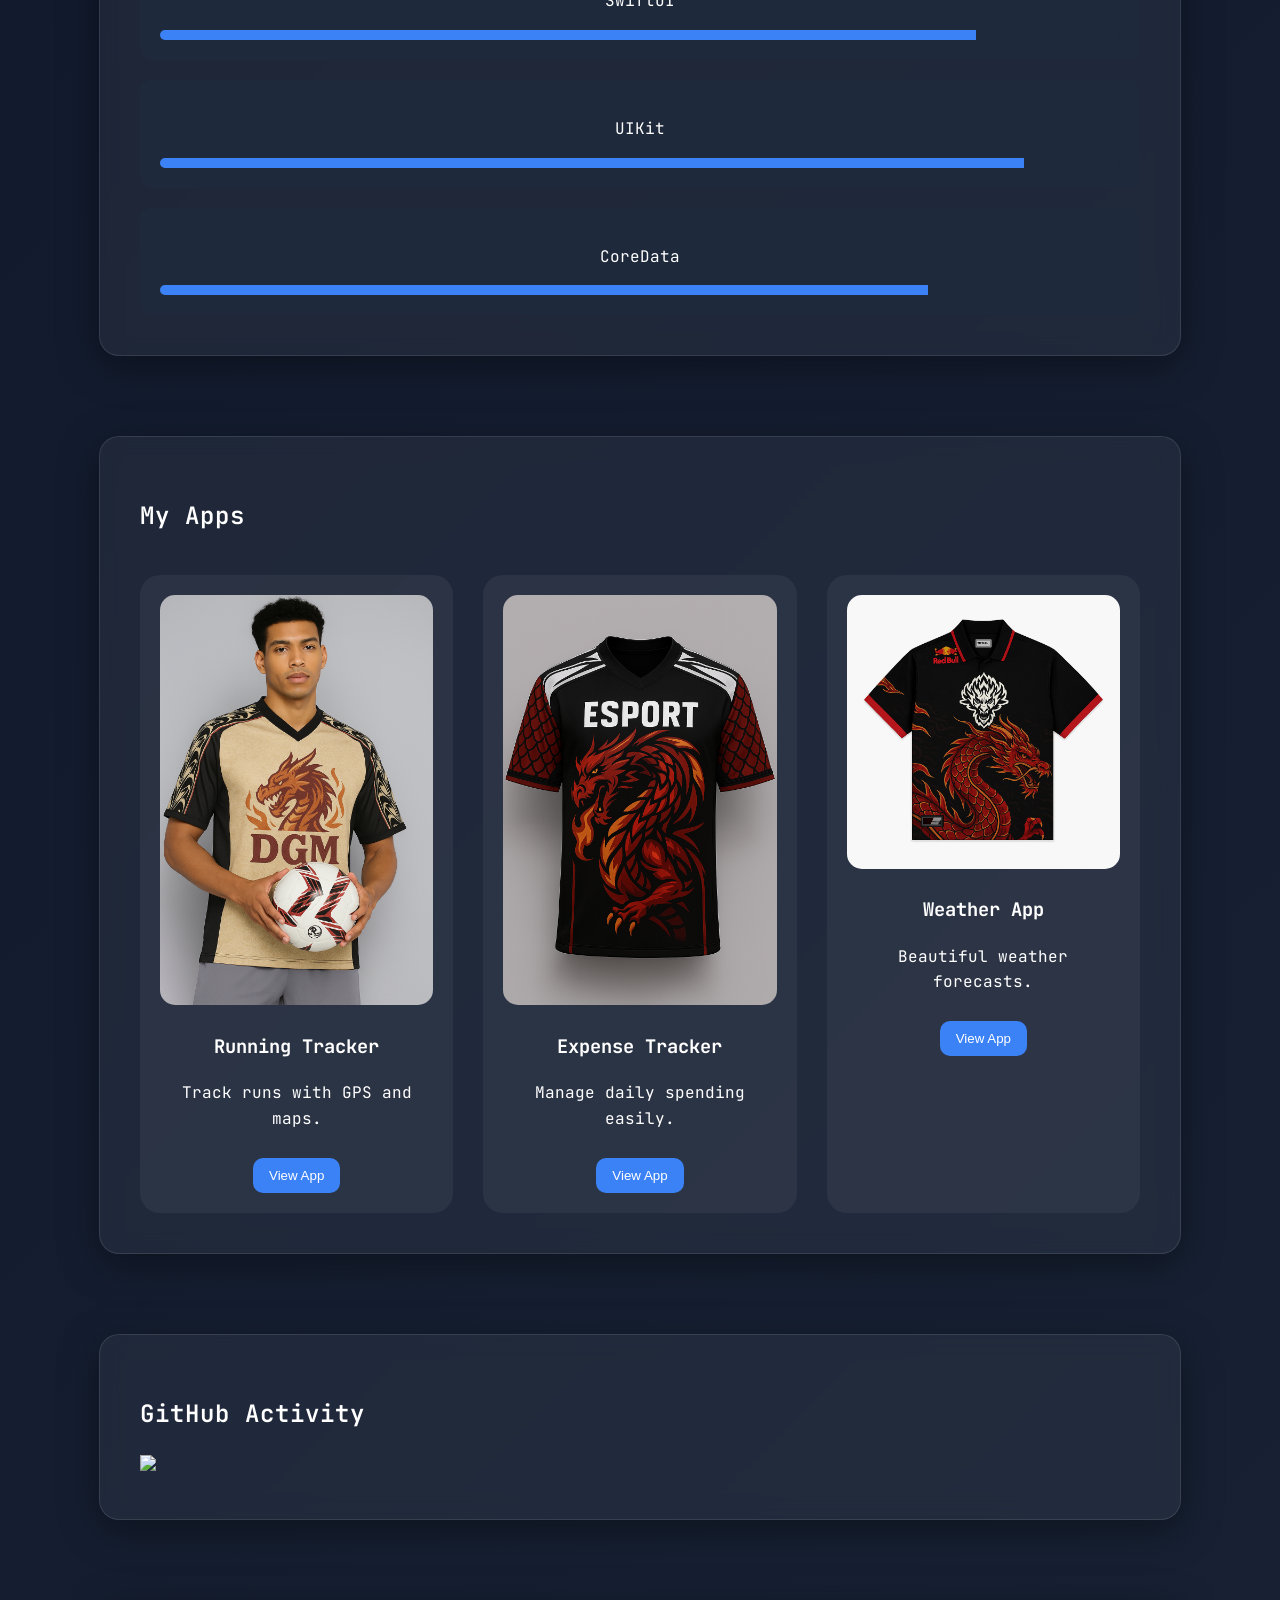
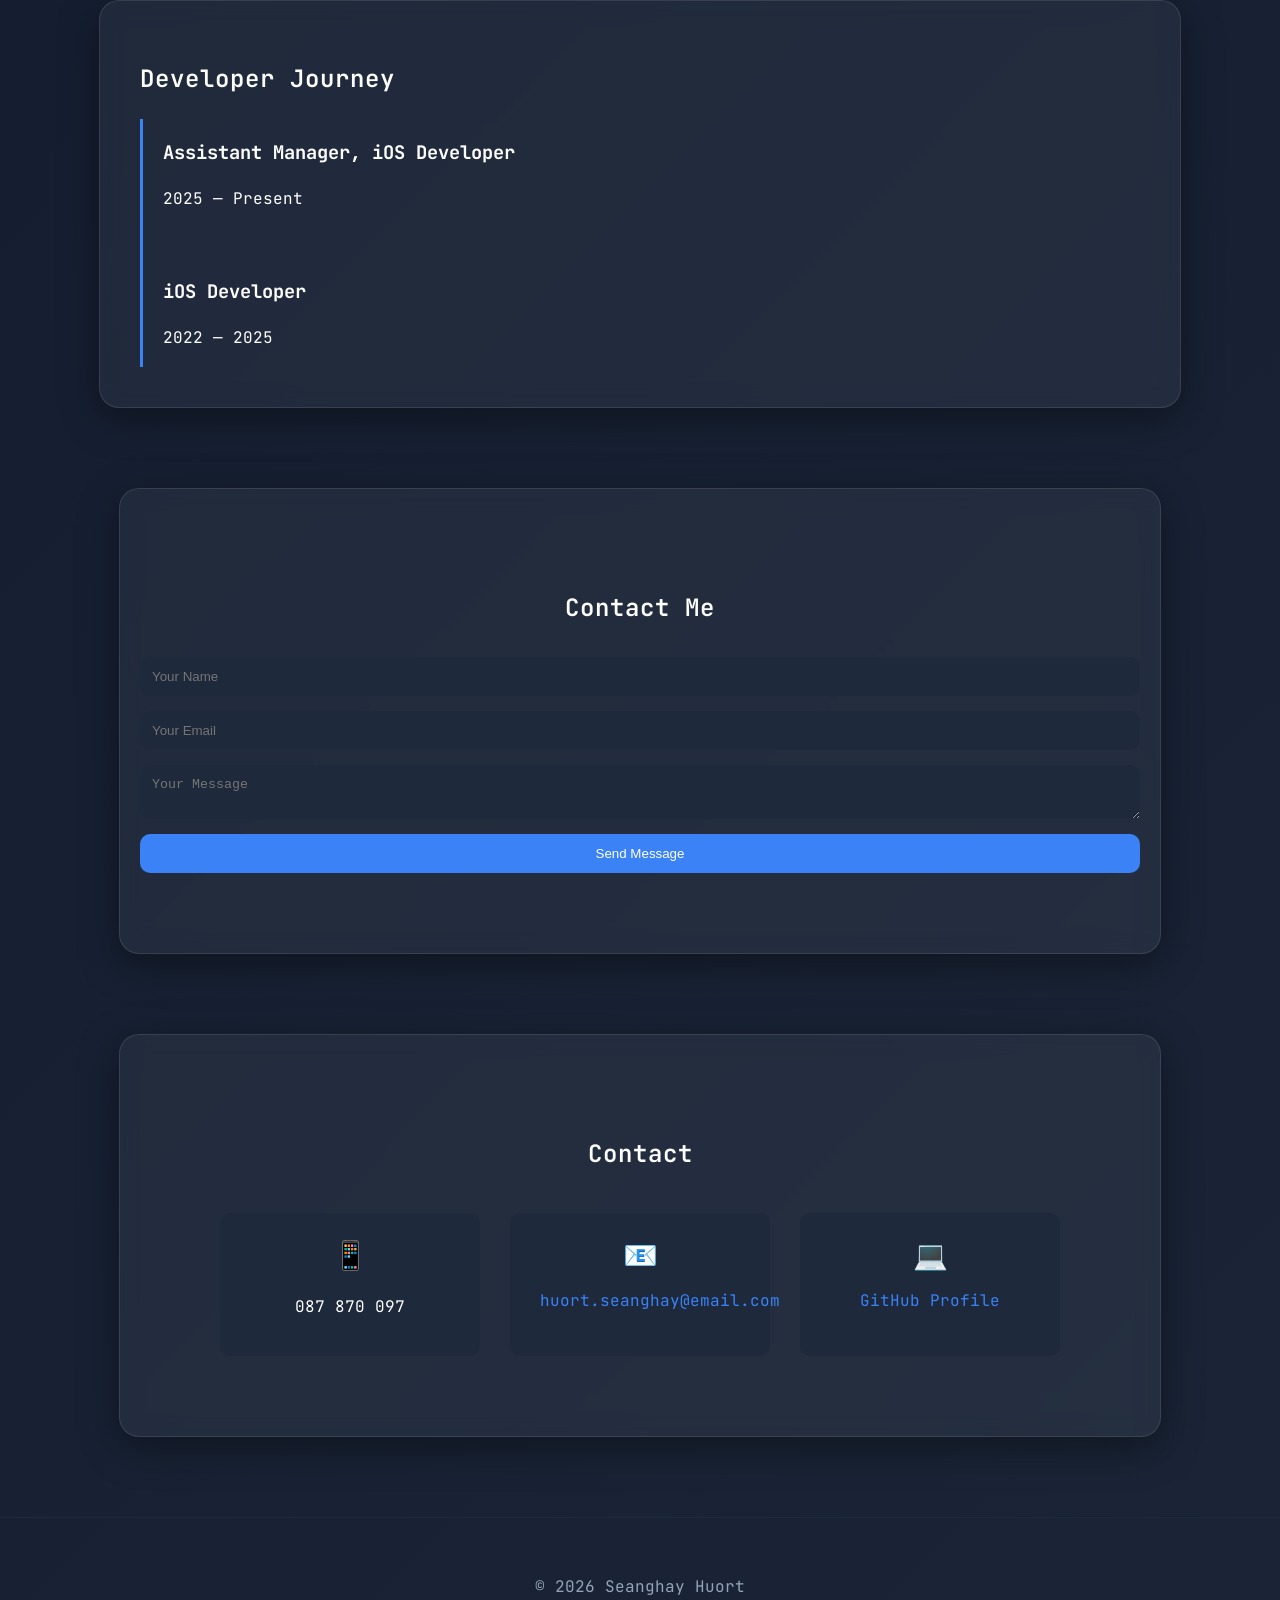
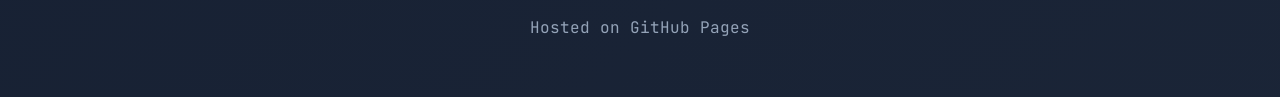
==== commit 19cec891: "add: redesign contact" ====
--- a/index.html
+++ b/index.html
@@ -14,6 +14,8 @@
 <h1>Loading Portfolio...</h1>
 </div> -->
 
+<!-- MENUs -->
+
 <nav>
 <h2 class="logo">Seanghay</h2>
 
@@ -54,7 +56,7 @@
 
 </header>
 
-
+<!-- ABOUT -->
 <section id="about">
 
 <h2>About Me</h2>
@@ -75,26 +77,7 @@
 
 </section>
 
-
-<!-- <section id="skills">
-
-<h2>Skills</h2>
-
-<div class="skills-grid">
-
-<div class="skill">Swift</div>
-<div class="skill">SwiftUI</div>
-<div class="skill">UIKit</div>
-<div class="skill">REST APIs</div>
-<div class="skill">CoreData</div>
-<div class="skill">Firebase</div>
-<div class="skill">MapKit</div>
-<div class="skill">Git</div>
-
-</div>
-
-</section> -->
-
+<!-- SKILLS -->
 <section id="skills">
 
 <h2>Skills</h2>
@@ -125,6 +108,7 @@
 
 </section>
 
+<!-- PROJECTS -->
 <!-- <section id="projects">
 
 <h2>Projects</h2>
@@ -155,6 +139,7 @@
 
 </section> -->
 
+<!-- APP -->
 <section id="apps">
 
 <h2>My Apps</h2>
@@ -230,18 +215,13 @@
 <div class="timeline">
 
 <div class="timeline-item">
-<h3>Senior iOS Developer</h3>
-<p>2022 — Present</p>
+<h3>Assistant Manager, iOS Developer</h3>
+<p>2025 — Present</p>
 </div>
 
 <div class="timeline-item">
 <h3>iOS Developer</h3>
-<p>2020 — 2022</p>
-</div>
-
-<div class="timeline-item">
-<h3>Started iOS Development</h3>
-<p>2019</p>
+<p>2022 — 2025</p>
 </div>
 
 </div>
@@ -266,26 +246,37 @@
 
 </section>
 
+<!-- CONTACT -->
 <section id="contact">
 
 <h2>Contact</h2>
 
-<p>Phone Number: 087 870 097</p>
-<p>
-<a href="huort.seanghay@email.com">
-Email
-</a>
-</p>
-
-<p>
-<a href="https://github.com/seanghay-huort">
+<div class="contact-container">
+
+<div class="contact-card">
+<span>📱</span>
+<p>087 870 097</p>
+</div>
+
+<div class="contact-card">
+<span>📧</span>
+<a href="mailto:huort.seanghay@email.com">
+huort.seanghay@email.com
+</a>
+</div>
+
+<div class="contact-card">
+<span>💻</span>
+<a href="https://github.com/seanghay-huort" target="_blank">
 GitHub Profile
 </a>
-</p>
-
-</section>
-
-
+</div>
+
+</div>
+
+</section>
+
+<!-- FOOTER -->
 <footer>
 
 <p>© 2026 Seanghay Huort</p>
--- a/style.css
+++ b/style.css
@@ -1,7 +1,10 @@
+/* ========================================
+   GLOBAL
+======================================== */
+
 body{
 font-family:'JetBrains Mono', monospace;
 margin:0;
-background:#0f172a;
 color:white;
 line-height:1.6;
 
@@ -16,6 +19,9 @@
 100%{background-position:0% 50%;}
 }
 
+/* ========================================
+   NAVIGATION
+======================================== */
 
 nav{
 display:flex;
@@ -39,6 +45,9 @@
 font-size:14px;
 }
 
+/* ========================================
+   HERO
+======================================== */
 
 .hero{
 text-align:center;
@@ -48,11 +57,6 @@
 .gradient{
 font-size:64px;
 font-weight:600;
-}
-
-h2{
-font-weight:600;
-letter-spacing:1px;
 }
 
 .subtitle{
@@ -65,6 +69,10 @@
 margin-top:30px;
 }
 
+/* ========================================
+   BUTTONS
+======================================== */
+
 .btn{
 background:#3b82f6;
 padding:12px 25px;
@@ -82,17 +90,41 @@
 text-decoration:none;
 }
 
+/* ========================================
+   SECTION
+======================================== */
 
 section{
 max-width:1000px;
-margin:auto;
-padding:80px 20px;
+margin:80px auto;
+padding:40px;
+
+background:rgba(255,255,255,0.05);
+backdrop-filter:blur(10px);
+
+border-radius:20px;
+border:1px solid rgba(255,255,255,0.1);
+box-shadow:0 10px 40px rgba(0,0,0,0.4);
+
+opacity:0;
+transform:translateY(30px);
+transition:all .6s ease;
+}
+
+section.visible{
+opacity:1;
+transform:translateY(0);
 }
 
 h2{
+font-weight:600;
+letter-spacing:1px;
 margin-bottom:20px;
 }
 
+/* ========================================
+   SKILLS
+======================================== */
 
 .skills-grid{
 display:grid;
@@ -108,6 +140,36 @@
 text-align:center;
 }
 
+.skills{
+display:flex;
+flex-direction:column;
+gap:20px;
+}
+
+.bar{
+background:#1e293b;
+height:10px;
+border-radius:10px;
+overflow:hidden;
+}
+
+.progress{
+height:100%;
+width:0;
+background:#3b82f6;
+transition:width 2s;
+}
+
+/* Skill percentages */
+
+.swift{width:95%;}
+.swiftui{width:85%;}
+.uikit{width:90%;}
+.coredata{width:80%;}
+
+/* ========================================
+   PROJECTS
+======================================== */
 
 .projects{
 display:grid;
@@ -124,6 +186,12 @@
 
 .project:hover{
 transform:translateY(-5px);
+}
+
+.project img{
+width:100%;
+border-radius:8px;
+margin-bottom:15px;
 }
 
 .project-btn{
@@ -137,48 +205,42 @@
 font-size:14px;
 }
 
-.project img{
-width:100%;
-border-radius:8px;
-margin-bottom:15px;
-}
+/* ========================================
+   JOB / EXPERIENCE
+======================================== */
+
+.job{
+background:#1e293b;
+padding:25px;
+border-radius:10px;
+}
+
+/* ========================================
+   TIMELINE
+======================================== */
 
 .timeline{
+border-left:3px solid #3b82f6;
+padding-left:20px;
 display:flex;
 flex-direction:column;
 gap:30px;
 }
 
-.job{
-background:#1e293b;
-padding:25px;
-border-radius:10px;
-}
-
-.light-mode{
-background:white;
-color:black;
-}
-
-.light-mode nav{
-background:#f4f4f4;
-}
-
-.light-mode .project{
-background:#f1f5f9;
-}
-
-.light-mode .skill{
-background:#f1f5f9;
-}
-
-.app-showcase{
-display:flex;
-gap:40px;
-justify-content:center;
-flex-wrap:wrap;
-margin-top:40px;
-}
+.timeline-item{
+opacity:0;
+transform:translateX(-30px);
+transition:all .6s ease;
+}
+
+.timeline-item.show{
+opacity:1;
+transform:translateX(0);
+}
+
+/* ========================================
+   PHONE / APP PREVIEW
+======================================== */
 
 .phone{
 width:200px;
@@ -187,6 +249,11 @@
 border-radius:30px;
 padding:20px;
 box-shadow:0 20px 50px rgba(0,0,0,0.5);
+transition:transform .3s;
+}
+
+.phone:hover{
+transform:rotateY(10deg) rotateX(5deg) scale(1.05);
 }
 
 .screen{
@@ -197,79 +264,50 @@
 text-align:center;
 }
 
-.phone{
+/* ========================================
+   APP SHOWCASE
+======================================== */
+
+.app-showcase{
+display:flex;
+gap:40px;
+justify-content:center;
+flex-wrap:wrap;
+margin-top:40px;
+}
+
+.app-grid{
+display:grid;
+grid-template-columns:repeat(auto-fit,minmax(220px,1fr));
+gap:30px;
+margin-top:40px;
+}
+
+.app-card{
+background:rgba(255,255,255,0.05);
+border-radius:20px;
+padding:20px;
+text-align:center;
 transition:transform .3s;
 }
 
-.phone:hover{
-transform:rotateY(10deg) rotateX(5deg) scale(1.05);
-}
-
-.timeline{
-border-left:3px solid #3b82f6;
-padding-left:20px;
-display:flex;
-flex-direction:column;
-gap:30px;
-}
-
-.timeline-item{
-opacity:0;
-transform:translateX(-30px);
-transition:all .6s ease;
-}
-
-.timeline-item.show{
-opacity:1;
-transform:translateX(0);
-}
-
-footer{
-text-align:center;
-padding:40px;
-color:#94a3b8;
-border-top:1px solid #1e293b;
-}
-
-@media (max-width:768px){
-
-.hero h1{
-font-size:40px;
-}
-
-nav ul{
-display:none;
-}
-
-section{
-padding:60px 20px;
-}
-
-}
-
-section{
-opacity:0;
-transform:translateY(30px);
-transition:all .6s ease;
-}
-
-section.visible{
-opacity:1;
-transform:translateY(0);
-}
-
-section{
-max-width:1000px;
-margin:80px auto;
-padding:40px;
-
-background:rgba(255,255,255,0.05);
-backdrop-filter:blur(10px);
-
-border-radius:20px;
-border:1px solid rgba(255,255,255,0.1);
-
-box-shadow:0 10px 40px rgba(0,0,0,0.4);
+.app-card img{
+width:100%;
+border-radius:15px;
+}
+
+.app-card:hover{
+transform:translateY(-10px);
+}
+
+.app-card button{
+margin-top:10px;
+padding:10px 16px;
+border:none;
+border-radius:10px;
+background:#3b82f6;
+color:white;
+cursor:pointer;
 }
 
 .app-image{
@@ -279,30 +317,97 @@
 border-radius:20px;
 }
 
-.skills{
+/* ========================================
+   ABOUT
+======================================== */
+
+.about-container{
+display:flex;
+align-items:center;
+gap:40px;
+flex-wrap:wrap;
+}
+
+.profile-photo{
+width:180px;
+height:180px;
+border-radius:50%;
+object-fit:cover;
+border:4px solid #3b82f6;
+}
+
+/* ========================================
+   CONTACT
+======================================== */
+
+#contact{
+text-align:center;
+padding:80px 20px;
+}
+
+.contact-container{
+display:flex;
+justify-content:center;
+gap:30px;
+flex-wrap:wrap;
+margin-top:40px;
+}
+
+.contact-card{
+background:#1e293b;
+padding:20px 30px;
+border-radius:10px;
+width:200px;
+transition:0.3s;
+}
+
+.contact-card:hover{
+transform:translateY(-5px);
+background:#334155;
+}
+
+.contact-card span{
+font-size:28px;
+display:block;
+margin-bottom:10px;
+}
+
+.contact-card a{
+color:#3b82f6;
+text-decoration:none;
+}
+
+/* ========================================
+   FORM
+======================================== */
+
+form{
 display:flex;
 flex-direction:column;
-gap:20px;
-}
-
-.bar{
-background:#1e293b;
-height:10px;
-border-radius:10px;
-overflow:hidden;
-}
-
-.progress{
-height:100%;
-width:0;
+gap:15px;
+margin-top:30px;
+}
+
+input, textarea{
+padding:12px;
+border-radius:10px;
+border:none;
+background:#1e293b;
+color:white;
+}
+
+button{
+padding:12px;
+border:none;
+border-radius:10px;
 background:#3b82f6;
-transition:width 2s;
-}
-
-.swift{width:95%;}
-.swiftui{width:85%;}
-.uikit{width:90%;}
-.coredata{width:80%;}
+color:white;
+cursor:pointer;
+}
+
+/* ========================================
+   PARTICLES
+======================================== */
 
 #particles-js{
 position:fixed;
@@ -313,6 +418,10 @@
 left:0;
 }
 
+/* ========================================
+   LOADER
+======================================== */
+
 #loader{
 position:fixed;
 top:0;
@@ -327,7 +436,6 @@
 }
 
 #loader h1{
-color:white;
 font-size:28px;
 animation:pulse 1.5s infinite;
 }
@@ -338,75 +446,51 @@
 100%{opacity:0.4}
 }
 
-.app-grid{
-display:grid;
-grid-template-columns:repeat(auto-fit,minmax(220px,1fr));
-gap:30px;
-margin-top:40px;
-}
-
-.app-card{
-background:rgba(255,255,255,0.05);
-border-radius:20px;
-padding:20px;
-text-align:center;
-transition:transform .3s;
-}
-
-.app-card img{
-width:100%;
-border-radius:15px;
-}
-
-.app-card:hover{
-transform:translateY(-10px);
-}
-
-.app-card button{
-margin-top:10px;
-padding:10px 16px;
-border:none;
-border-radius:10px;
-background:#3b82f6;
-color:white;
-cursor:pointer;
-}
-
-form{
-display:flex;
-flex-direction:column;
-gap:15px;
-margin-top:30px;
-}
-
-input, textarea{
-padding:12px;
-border-radius:10px;
-border:none;
-background:#1e293b;
-color:white;
-}
-
-button{
-padding:12px;
-border:none;
-border-radius:10px;
-background:#3b82f6;
-color:white;
-cursor:pointer;
-}
-
-.about-container{
-display:flex;
-align-items:center;
-gap:40px;
-flex-wrap:wrap;
-}
-
-.profile-photo{
-width:180px;
-height:180px;
-border-radius:50%;
-object-fit:cover;
-border:4px solid #3b82f6;
+/* ========================================
+   FOOTER
+======================================== */
+
+footer{
+text-align:center;
+padding:40px;
+color:#94a3b8;
+border-top:1px solid #1e293b;
+}
+
+/* ========================================
+   LIGHT MODE
+======================================== */
+
+.light-mode{
+background:white;
+color:black;
+}
+
+.light-mode nav{
+background:#f4f4f4;
+}
+
+.light-mode .project,
+.light-mode .skill{
+background:#f1f5f9;
+}
+
+/* ========================================
+   MOBILE
+======================================== */
+
+@media (max-width:768px){
+
+.hero h1{
+font-size:40px;
+}
+
+nav ul{
+display:none;
+}
+
+section{
+padding:60px 20px;
+}
+
 }
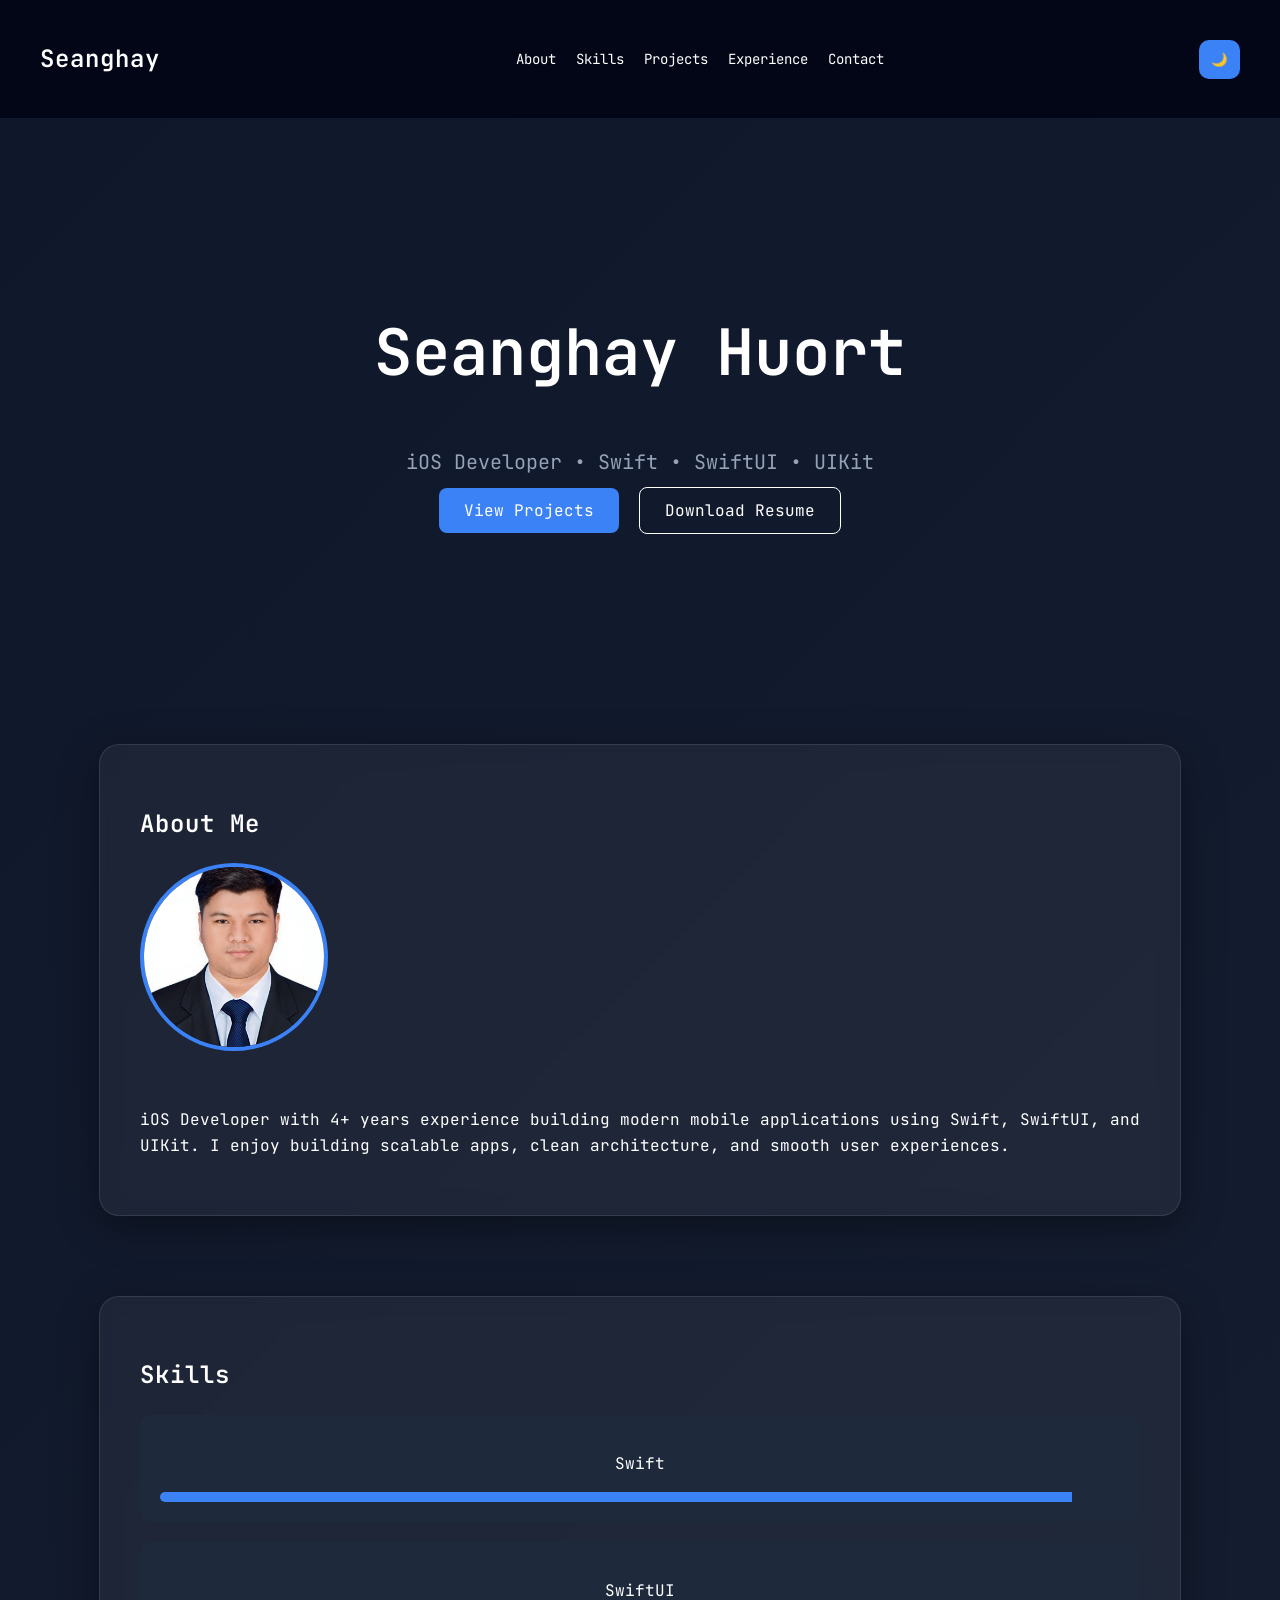
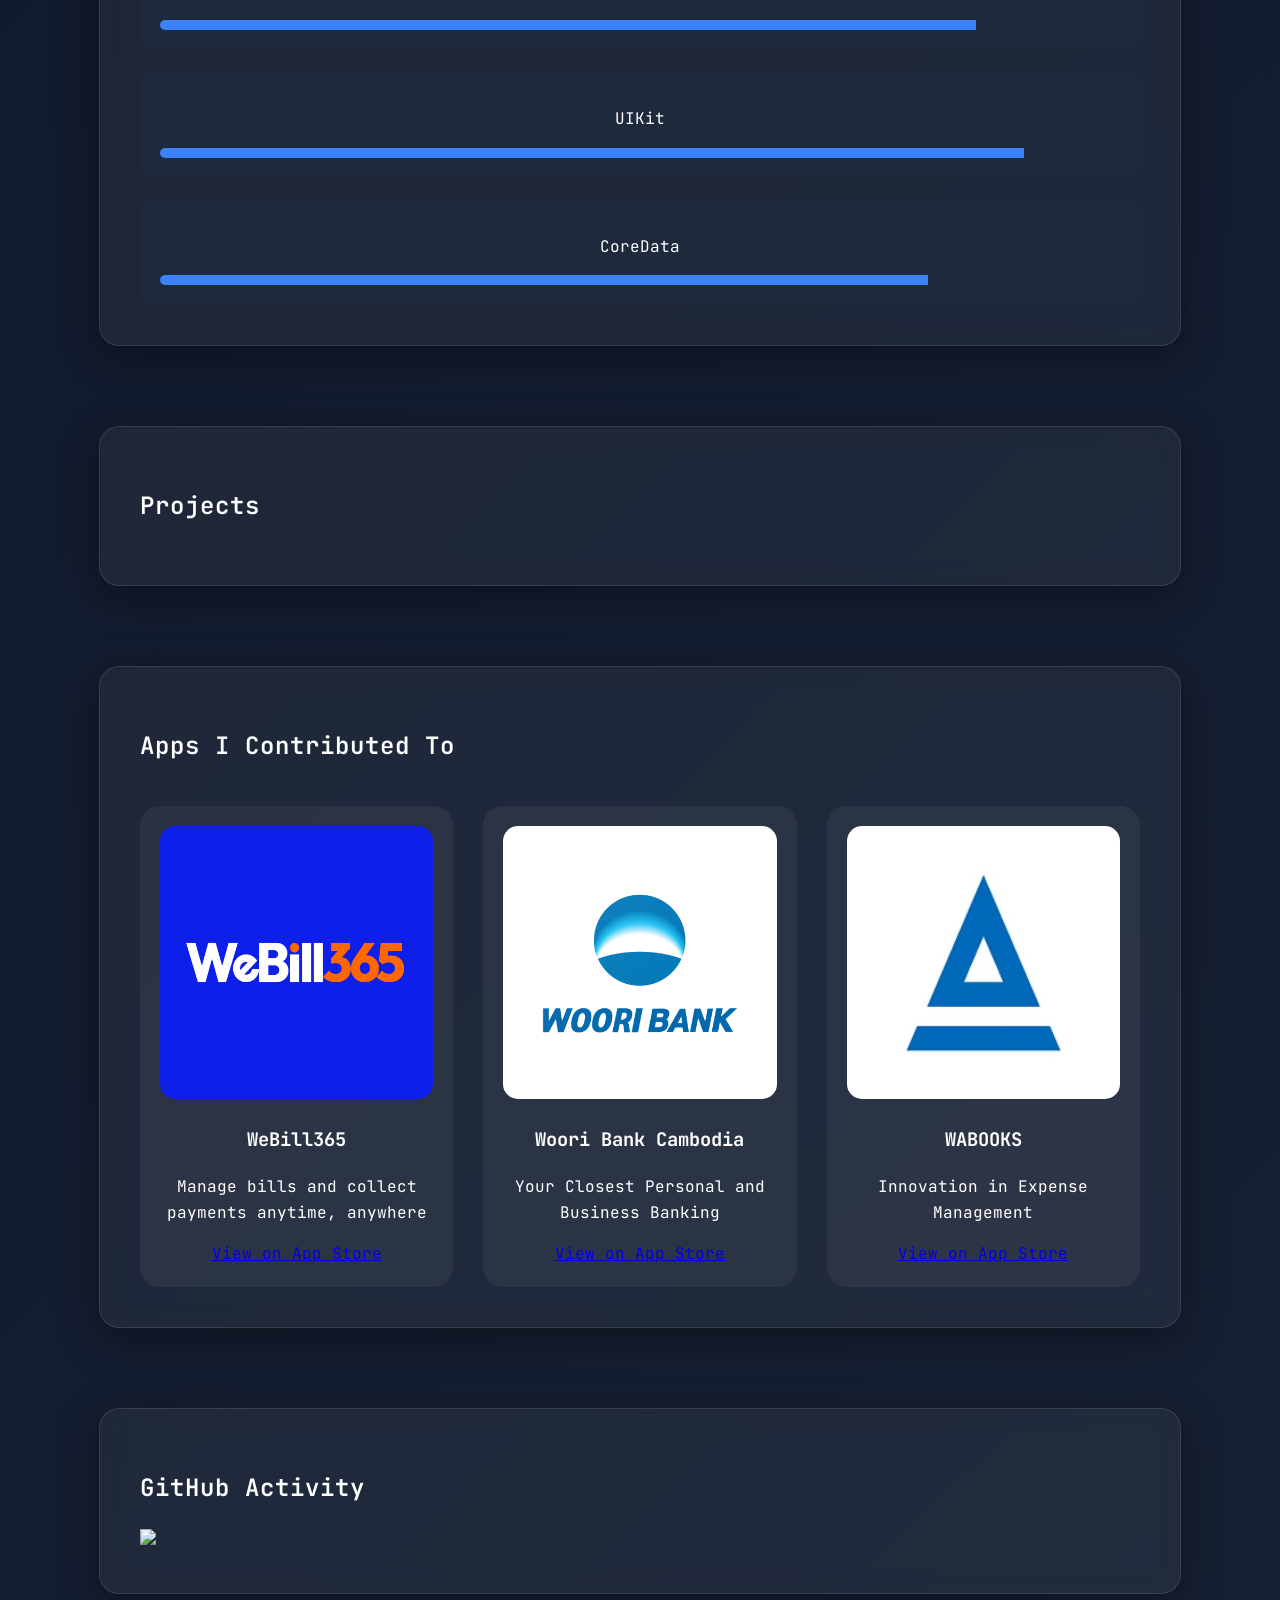
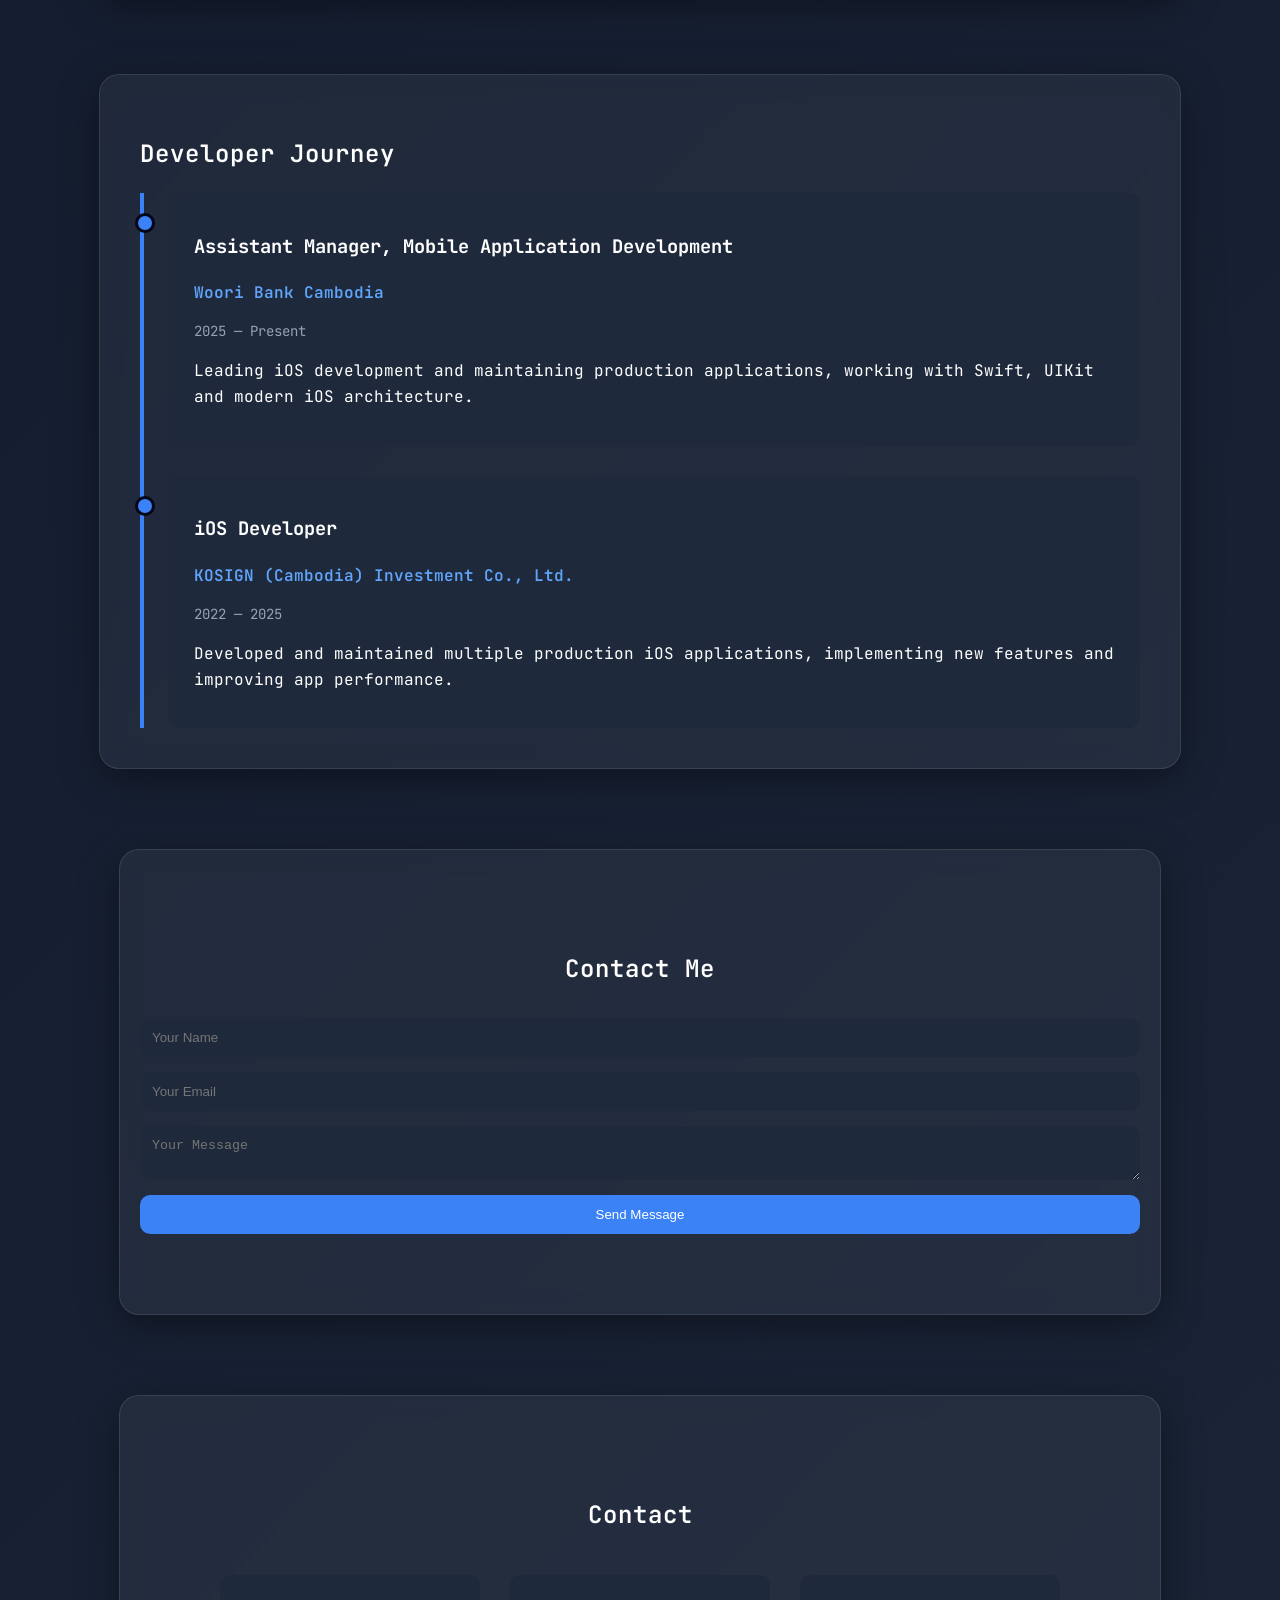
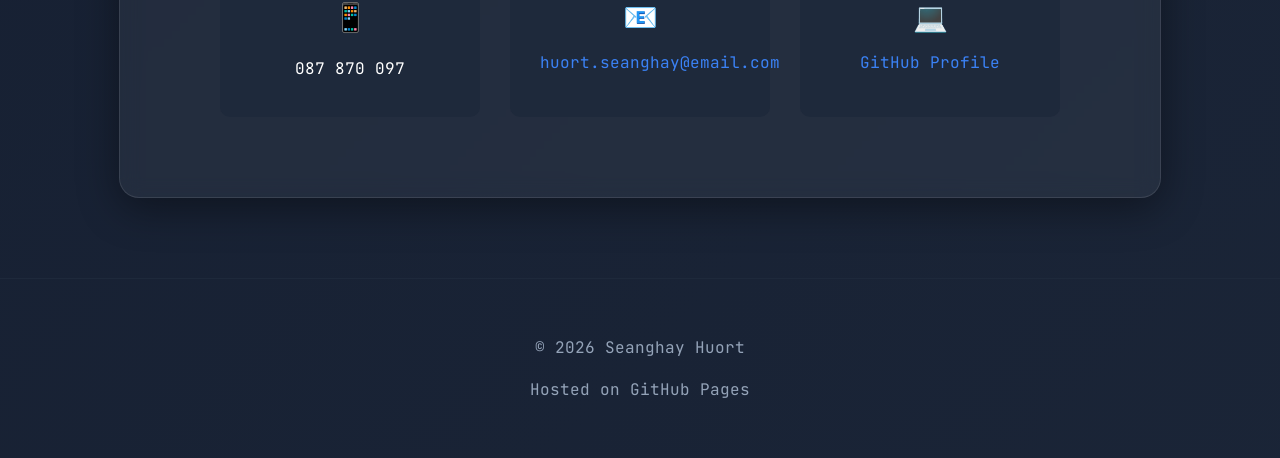
==== commit 086171b1: "feature: Redesign Experince and App" ====
--- a/index.html
+++ b/index.html
@@ -44,11 +44,11 @@
 
 <a href="#projects" class="btn">View Projects</a>
 
-<a href="https://github.com/seanghay-huort" class="btn-outline">
+<!-- <a href="https://github.com/seanghay-huort" class="btn-outline" target="_blank">
 GitHub
-</a>
-
-<a href="assets/resume.pdf" class="btn-outline" download>
+</a> -->
+
+<a href="./assets/images/iOS_Huort Seanghay.pdf" class="btn-outline" download>
 Download Resume
 </a>
 
@@ -109,13 +109,13 @@
 </section>
 
 <!-- PROJECTS -->
-<!-- <section id="projects">
+<section id="projects">
 
 <h2>Projects</h2>
 
 <div id="github-projects" class="projects"></div>
 
-</section> -->
+</section>
 
 <!-- <section id="projects">
 
@@ -142,29 +142,47 @@
 <!-- APP -->
 <section id="apps">
 
-<h2>My Apps</h2>
+<h2>Apps I Contributed To</h2>
 
 <div class="app-grid">
 
 <div class="app-card">
-<img src="assets/images/images/DGM.png" alt="Running App">
-<h3>Running Tracker</h3>
-<p>Track runs with GPS and maps.</p>
-<button>View App</button>
+<img src="assets/images/images/WeBill365.png" alt="Running App">
+<h3>WeBill365</h3>
+<p>Manage bills and collect payments
+anytime, anywhere</p>
+
+<a href="https://apps.apple.com/kh/app/webill365/id6450245157
+WeBill365" 
+class="app-btn" target="_blank">
+View on App Store
+</a>
+
 </div>
 
 <div class="app-card">
-<img src="assets/images/images/DGM_CO.png" alt="Running App">
-<h3>Expense Tracker</h3>
-<p>Manage daily spending easily.</p>
-<button>View App</button>
+<img src="assets/images/images/Woori.png" alt="Expense Tracker">
+<h3>Woori Bank Cambodia</h3>
+<p>Your Closest Personal and Business Banking</p>
+
+<a href="https://apps.apple.com/kh/app/woori-bank-cambodia/id1325425835"
+class="app-btn" target="_blank">
+View on App Store
+</a>
+
 </div>
 
 <div class="app-card">
-<img src="assets/images/images/nhoch.png" alt="Running App">
-<h3>Weather App</h3>
-<p>Beautiful weather forecasts.</p>
-<button>View App</button>
+<img src="assets/images/images/WABOOKS.png" alt="Weather App">
+<h3>WABOOKS</h3>
+<p>Innovation in Expense Management</p>
+
+<a href="https://apps.apple.com/kh/app/wabooks/id1556391775
+WABOOKS"
+class="app-btn" target="_blank">
+View on App Store
+</a>
+
 </div>
 
 </div>
@@ -215,13 +233,23 @@
 <div class="timeline">
 
 <div class="timeline-item">
-<h3>Assistant Manager, iOS Developer</h3>
-<p>2025 — Present</p>
+<h3>Assistant Manager, Mobile Application Development</h3>
+<p class="company">Woori Bank Cambodia</p>
+<p class="date">2025 — Present</p>
+<p>
+Leading iOS development and maintaining production applications,
+working with Swift, UIKit and modern iOS architecture.
+</p>
 </div>
 
 <div class="timeline-item">
 <h3>iOS Developer</h3>
-<p>2022 — 2025</p>
+<p class="company">KOSIGN (Cambodia) Investment Co., Ltd.</p>
+<p class="date">2022 — 2025</p>
+<p>
+Developed and maintained multiple production iOS applications,
+implementing new features and improving app performance.
+</p>
 </div>
 
 </div>
--- a/style.css
+++ b/style.css
@@ -65,8 +65,18 @@
 color:#94a3b8;
 }
 
+@media (max-width:768px){
+
 .hero-buttons{
-margin-top:30px;
+flex-direction:column;
+align-items:center;
+}
+
+.hero-buttons a{
+width:200px;
+text-align:center;
+}
+
 }
 
 /* ========================================
@@ -220,22 +230,54 @@
 ======================================== */
 
 .timeline{
-border-left:3px solid #3b82f6;
-padding-left:20px;
+border-left:4px solid #3b82f6;
+padding-left:25px;
 display:flex;
 flex-direction:column;
 gap:30px;
 }
 
 .timeline-item{
-opacity:0;
-transform:translateX(-30px);
-transition:all .6s ease;
-}
-
-.timeline-item.show{
-opacity:1;
-transform:translateX(0);
+background:#1e293b;
+padding:20px 25px;
+border-radius:12px;
+position:relative;
+transition:0.3s;
+}
+
+/* timeline dot */
+.timeline-item::before{
+content:"";
+position:absolute;
+left:-34px;
+top:20px;
+width:14px;
+height:14px;
+background:#3b82f6;
+border-radius:50%;
+border:3px solid #020617;
+}
+
+/* hover effect */
+.timeline-item:hover{
+transform:translateX(5px);
+background:#334155;
+}
+
+/* company name */
+
+.company{
+color:#60a5fa;
+font-weight:600;
+margin:5px 0;
+}
+
+/* date */
+
+.date{
+color:#94a3b8;
+font-size:14px;
+margin-bottom:10px;
 }
 
 /* ========================================
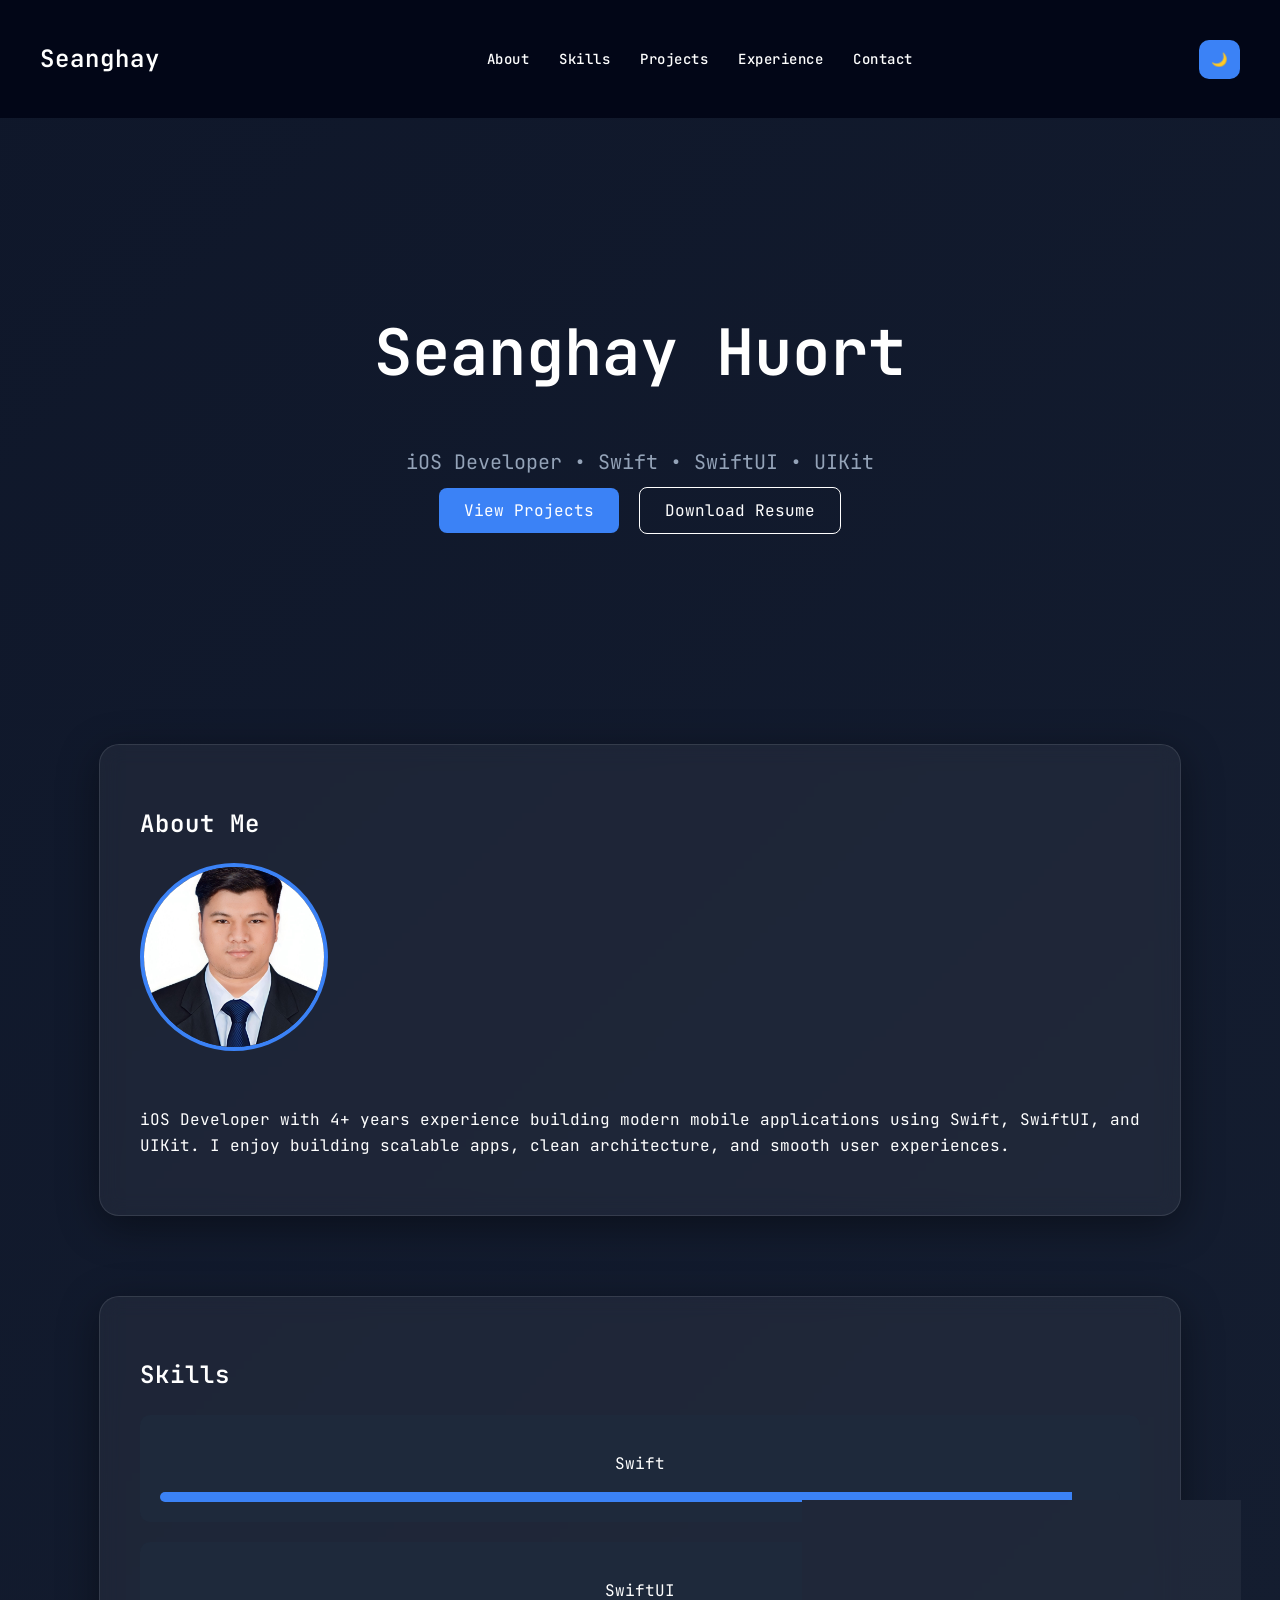
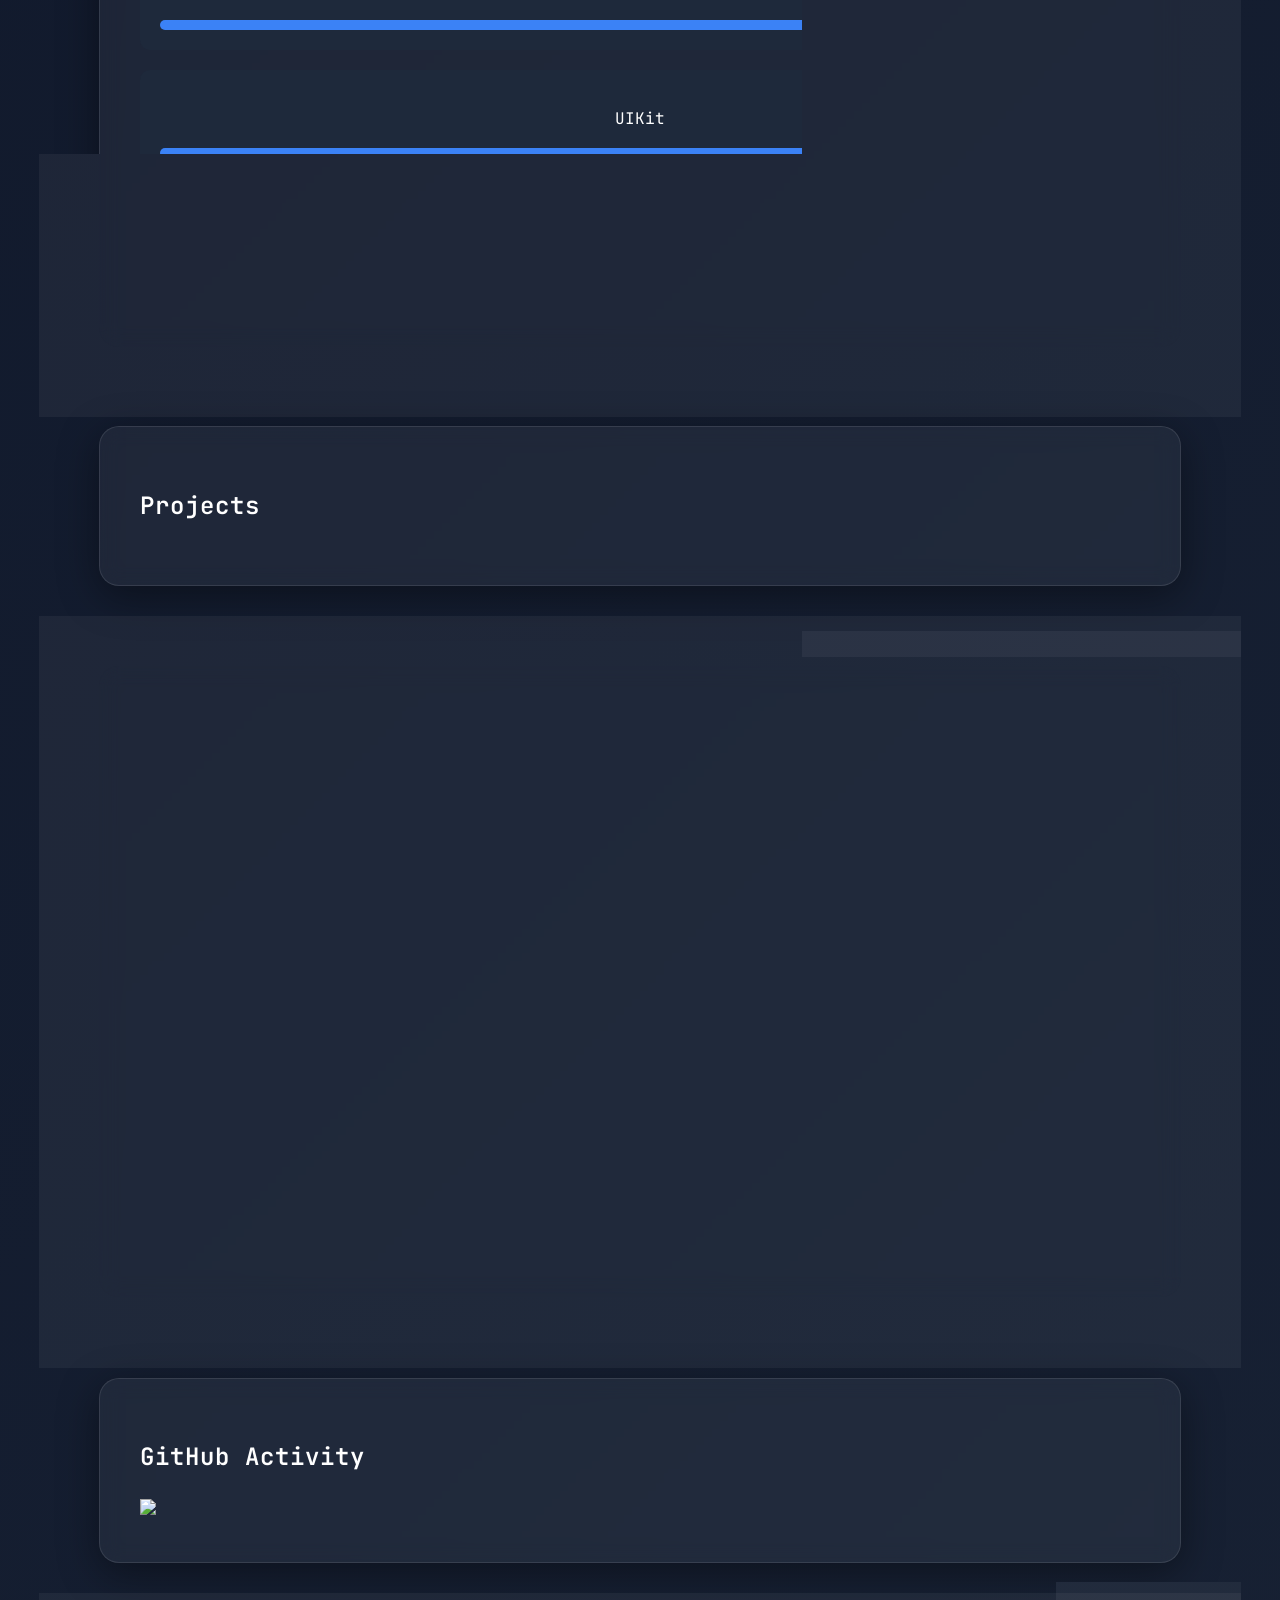
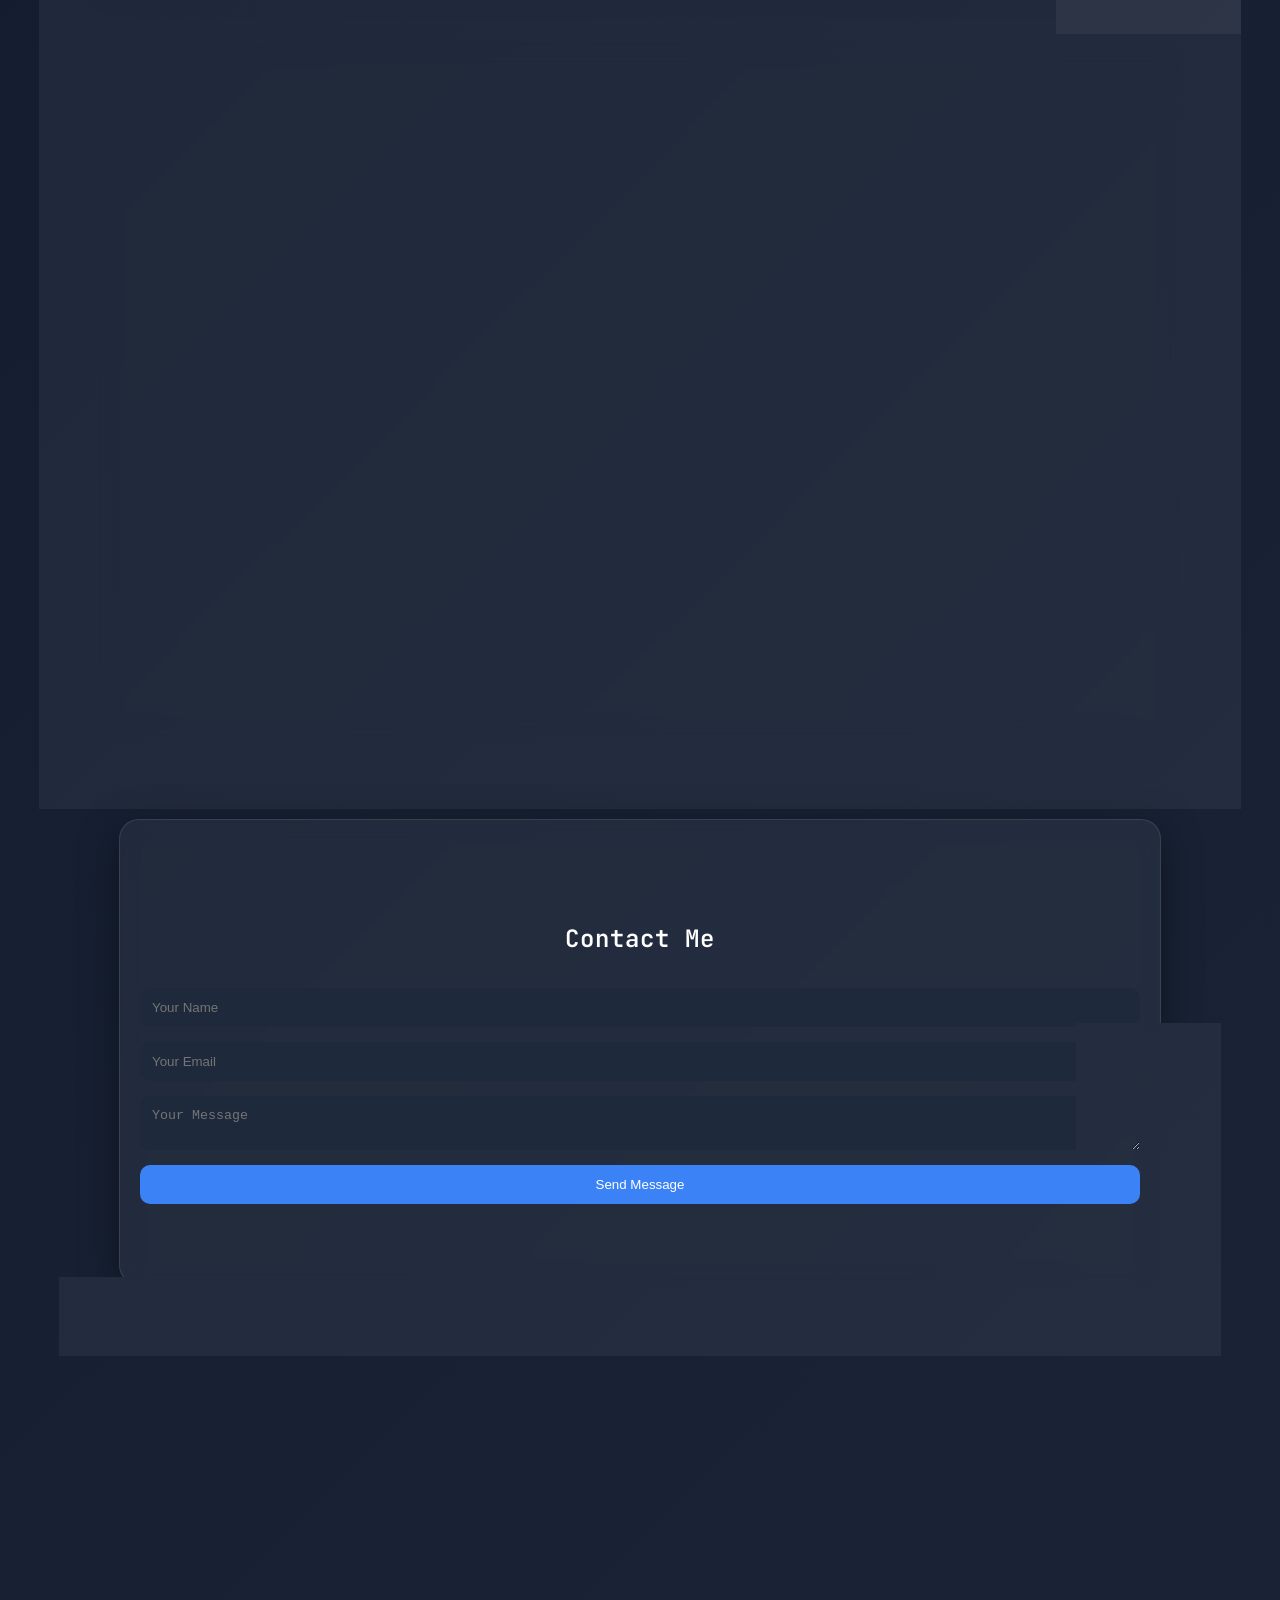
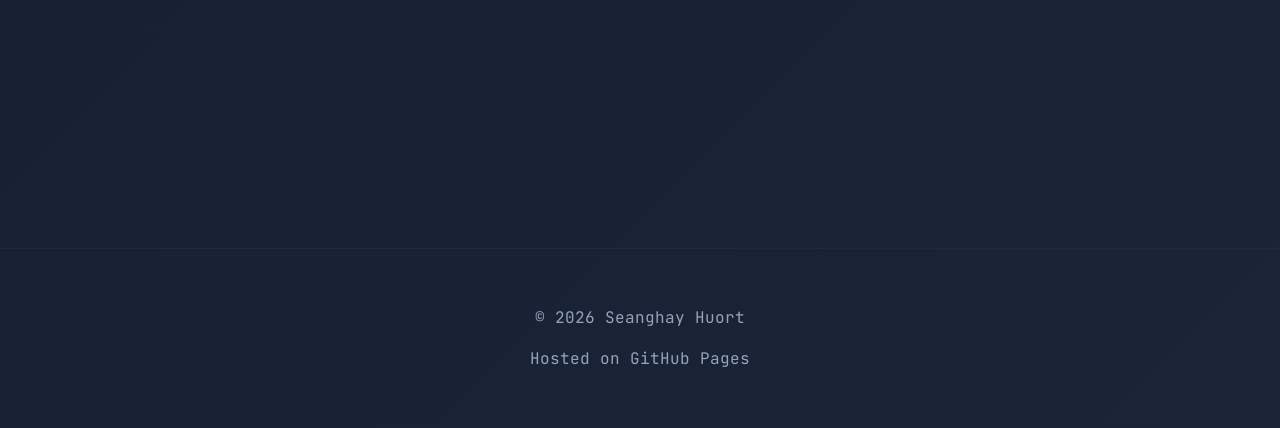
==== commit 9329c8ca: "update light mode" ====
--- a/index.html
+++ b/index.html
@@ -19,7 +19,7 @@
 <nav>
 <h2 class="logo">Seanghay</h2>
 
-<ul>
+<ul class="nav-menu">
 <li><a href="#about">About</a></li>
 <li><a href="#skills">Skills</a></li>
 <li><a href="#projects">Projects</a></li>
@@ -179,6 +179,18 @@
 
 <a href="https://apps.apple.com/kh/app/wabooks/id1556391775
 WABOOKS"
+class="app-btn" target="_blank">
+View on App Store
+</a>
+
+</div>
+
+<div class="app-card">
+<img src="assets/images/images/bnkc_lao.png" alt="Weather App">
+<h3>BNKC Lao</h3>
+<p>Innovation in Expense Management</p>
+
+<a href="https://apps.apple.com/la/app/bnkc-lao/id1595539717"
 class="app-btn" target="_blank">
 View on App Store
 </a>
--- a/style.css
+++ b/style.css
@@ -17,6 +17,19 @@
 0%{background-position:0% 50%;}
 50%{background-position:100% 50%;}
 100%{background-position:0% 50%;}
+}
+
+html{
+scroll-behavior: smooth;
+scroll-padding-top: 90px;
+}
+
+section{
+scroll-margin-top: 90px;
+}
+
+nav{
+backdrop-filter: blur(10px);
 }
 
 /* ========================================
@@ -45,6 +58,64 @@
 font-size:14px;
 }
 
+/* ===== NAV MENU ===== */
+
+.nav-menu{
+display:flex;
+gap:30px;
+list-style:none;
+}
+
+/* link */
+
+.nav-menu a{
+position:relative;
+text-decoration:none;
+color:white;
+font-size:14px;
+font-weight:500;
+letter-spacing:0.5px;
+transition:0.3s;
+}
+
+/* hover color */
+
+.nav-menu a:hover{
+color:#3b82f6;
+}
+
+/* animated underline */
+
+.nav-menu a::after{
+content:"";
+position:absolute;
+width:0%;
+height:2px;
+left:0;
+bottom:-4px;
+background:#3b82f6;
+transition:0.3s;
+}
+
+.nav-menu a:hover::after{
+width:100%;
+}
+
+/* ===== LIGHT MODE NAV ===== */
+
+.light-mode .nav-menu a{
+color:#1e293b;
+}
+
+.light-mode .nav-menu a:hover{
+color:#2563eb;
+}
+
+.light-mode nav{
+background:white;
+box-shadow:0 2px 10px rgba(0,0,0,0.1);
+}
+
 /* ========================================
    HERO
 ======================================== */
@@ -98,6 +169,22 @@
 border-radius:8px;
 color:white;
 text-decoration:none;
+transition:0.3s;
+}
+
+.btn-outline:hover{
+background:white;
+color:#020617;
+}
+
+.light-mode .btn-outline{
+border:1px solid #1e293b;
+color:#1e293b;
+}
+
+.light-mode .btn-outline:hover{
+background:#1e293b;
+color:white;
 }
 
 /* ========================================
